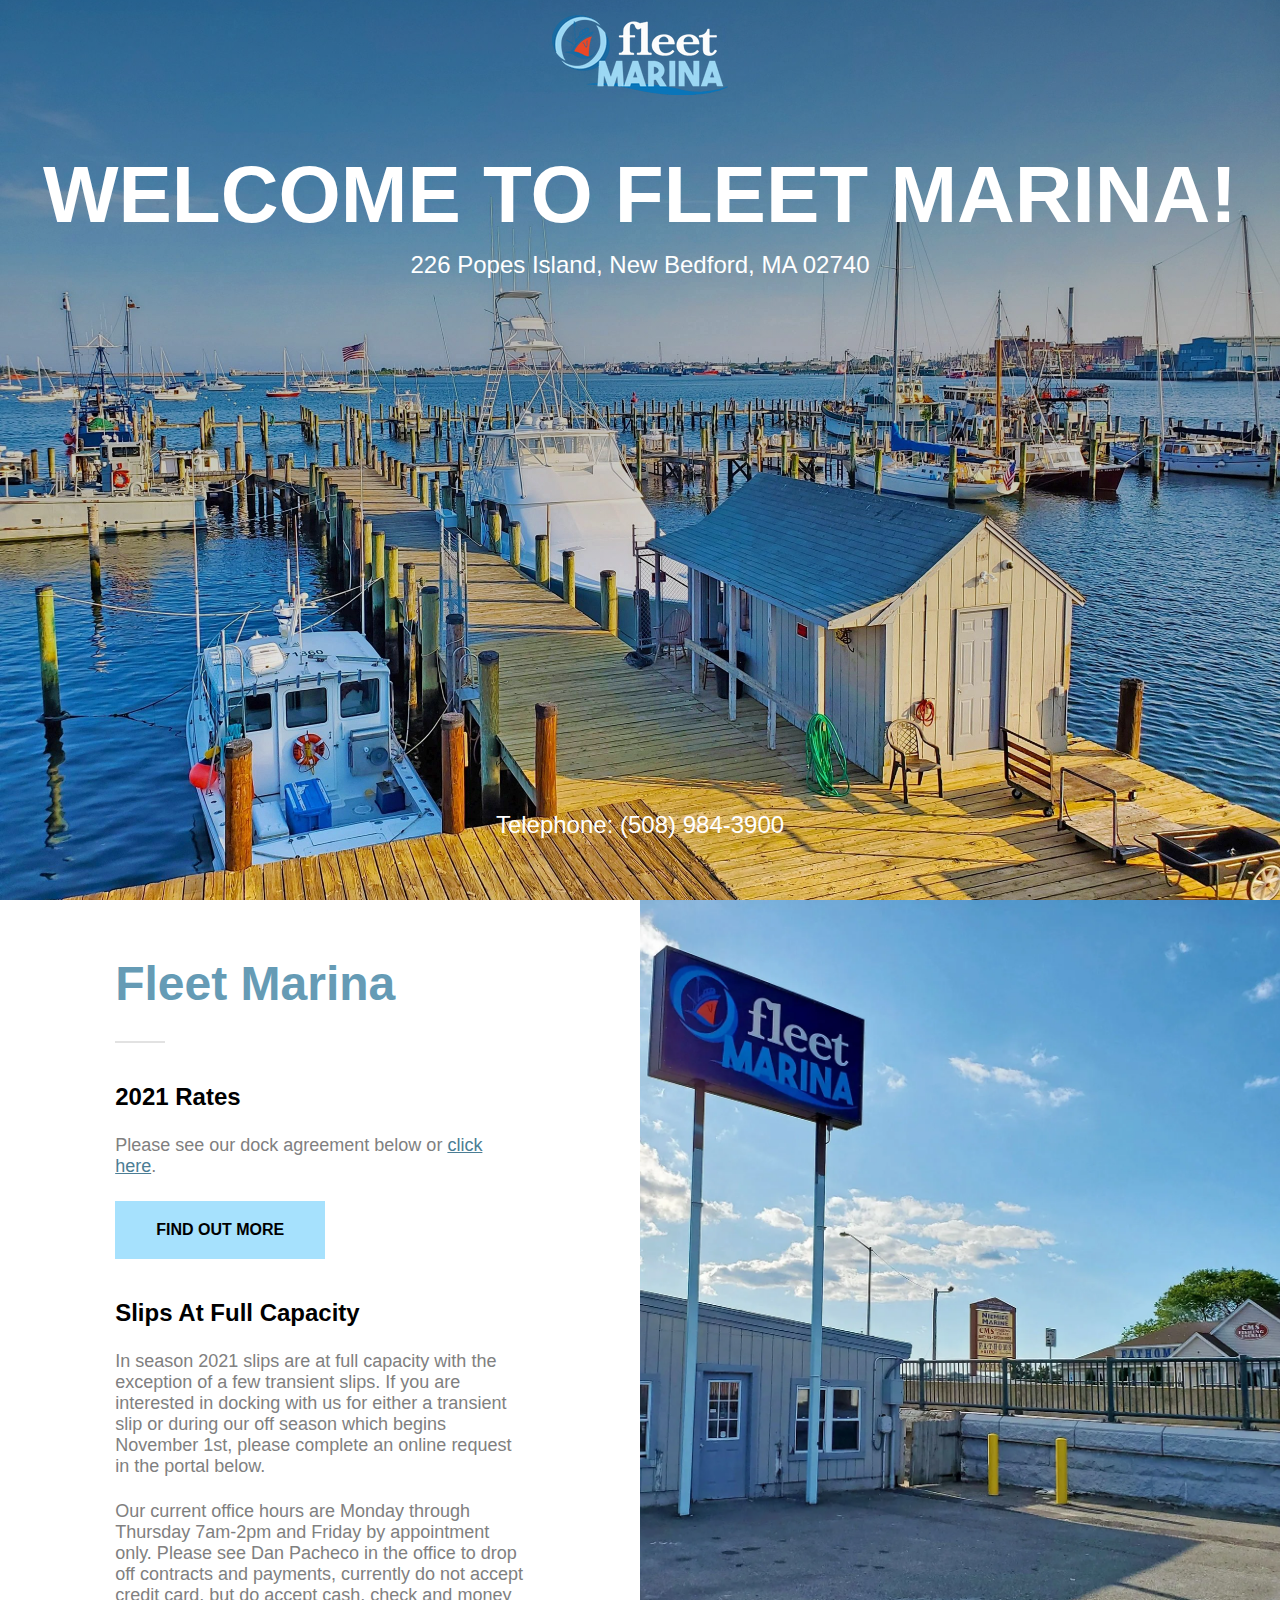
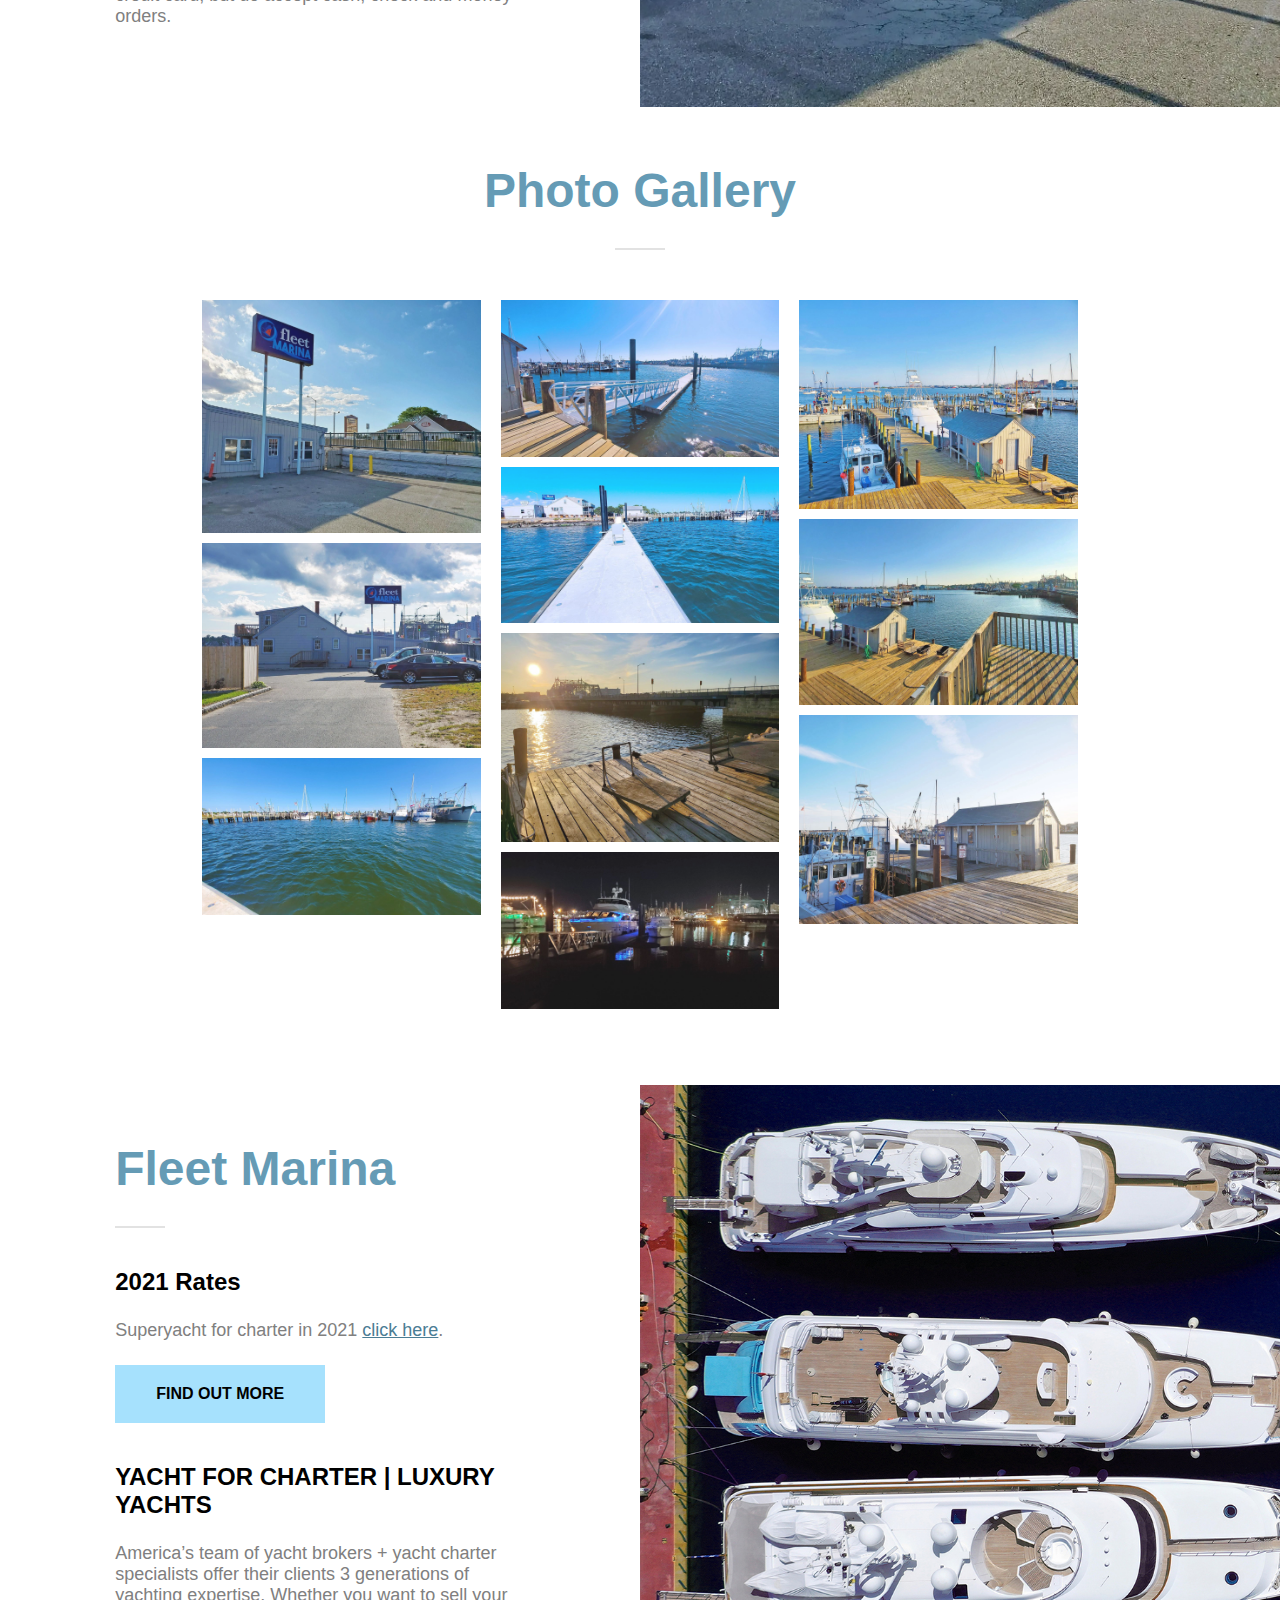
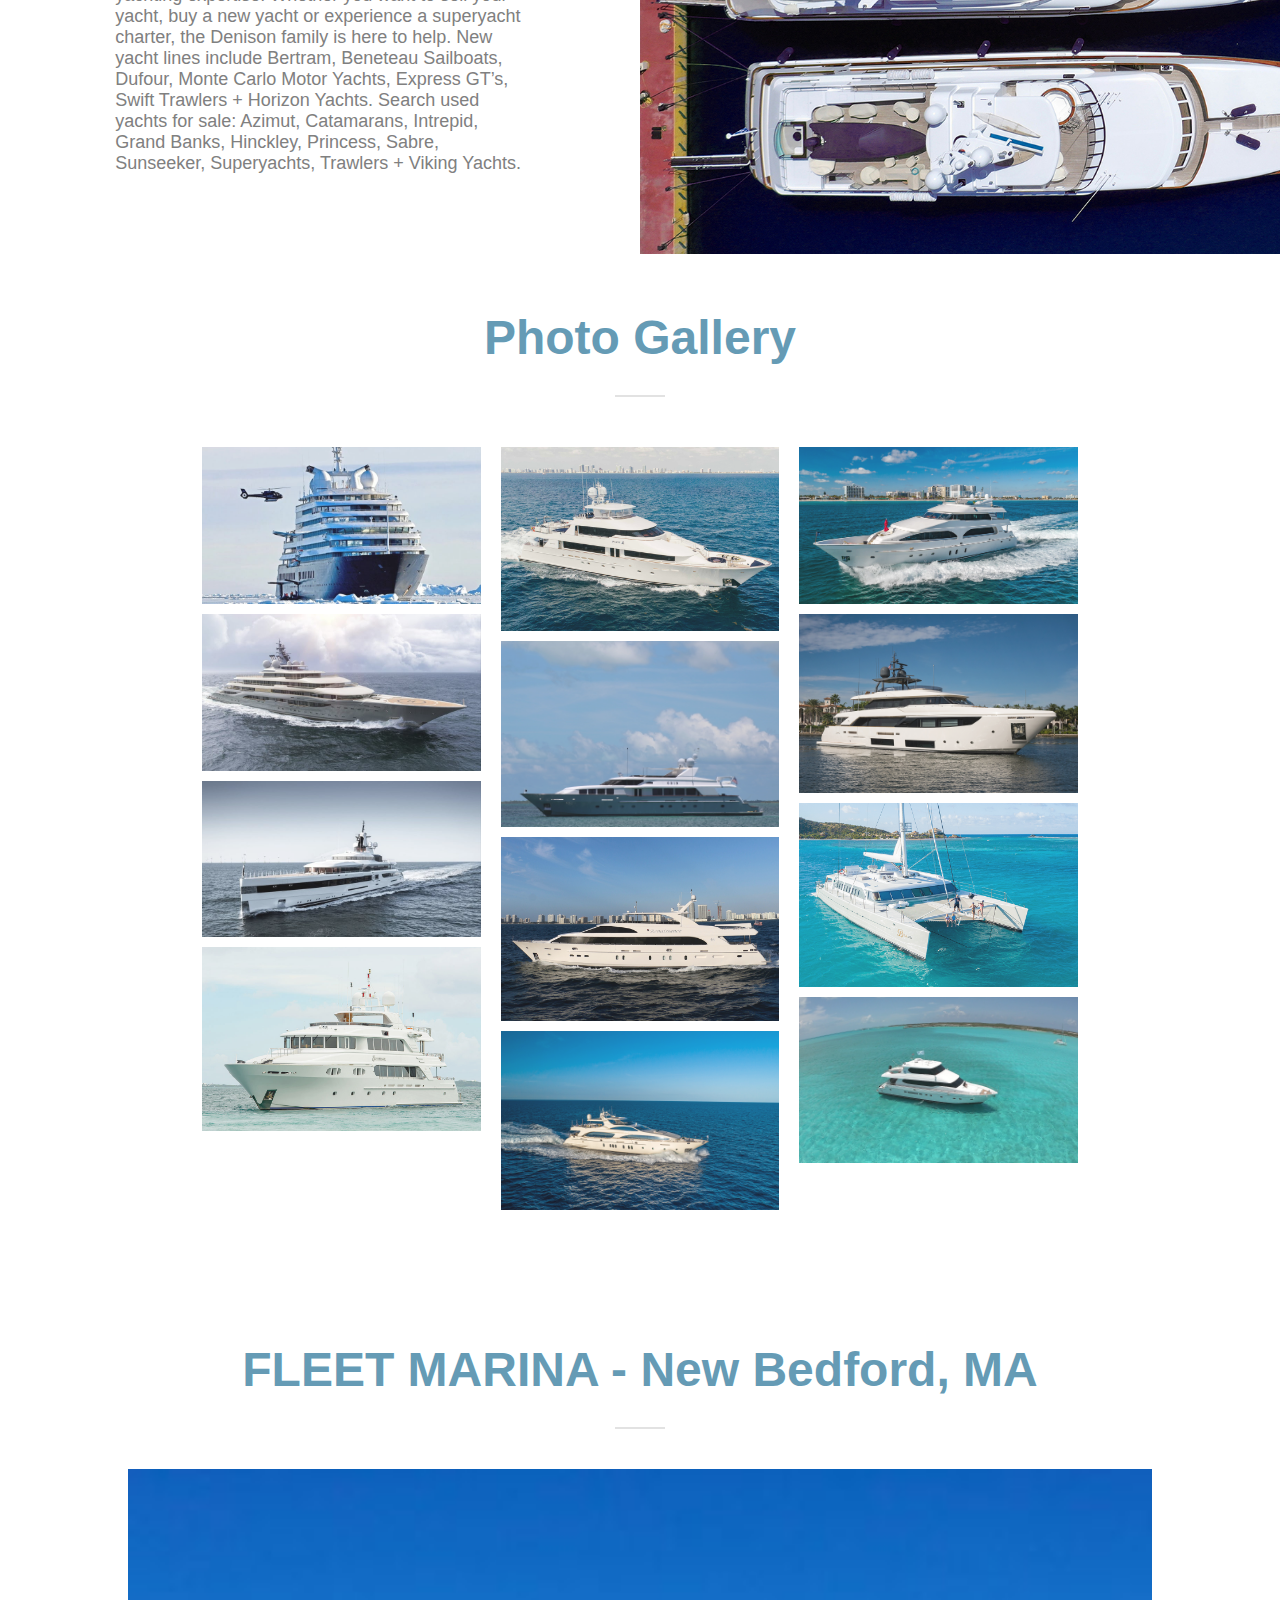
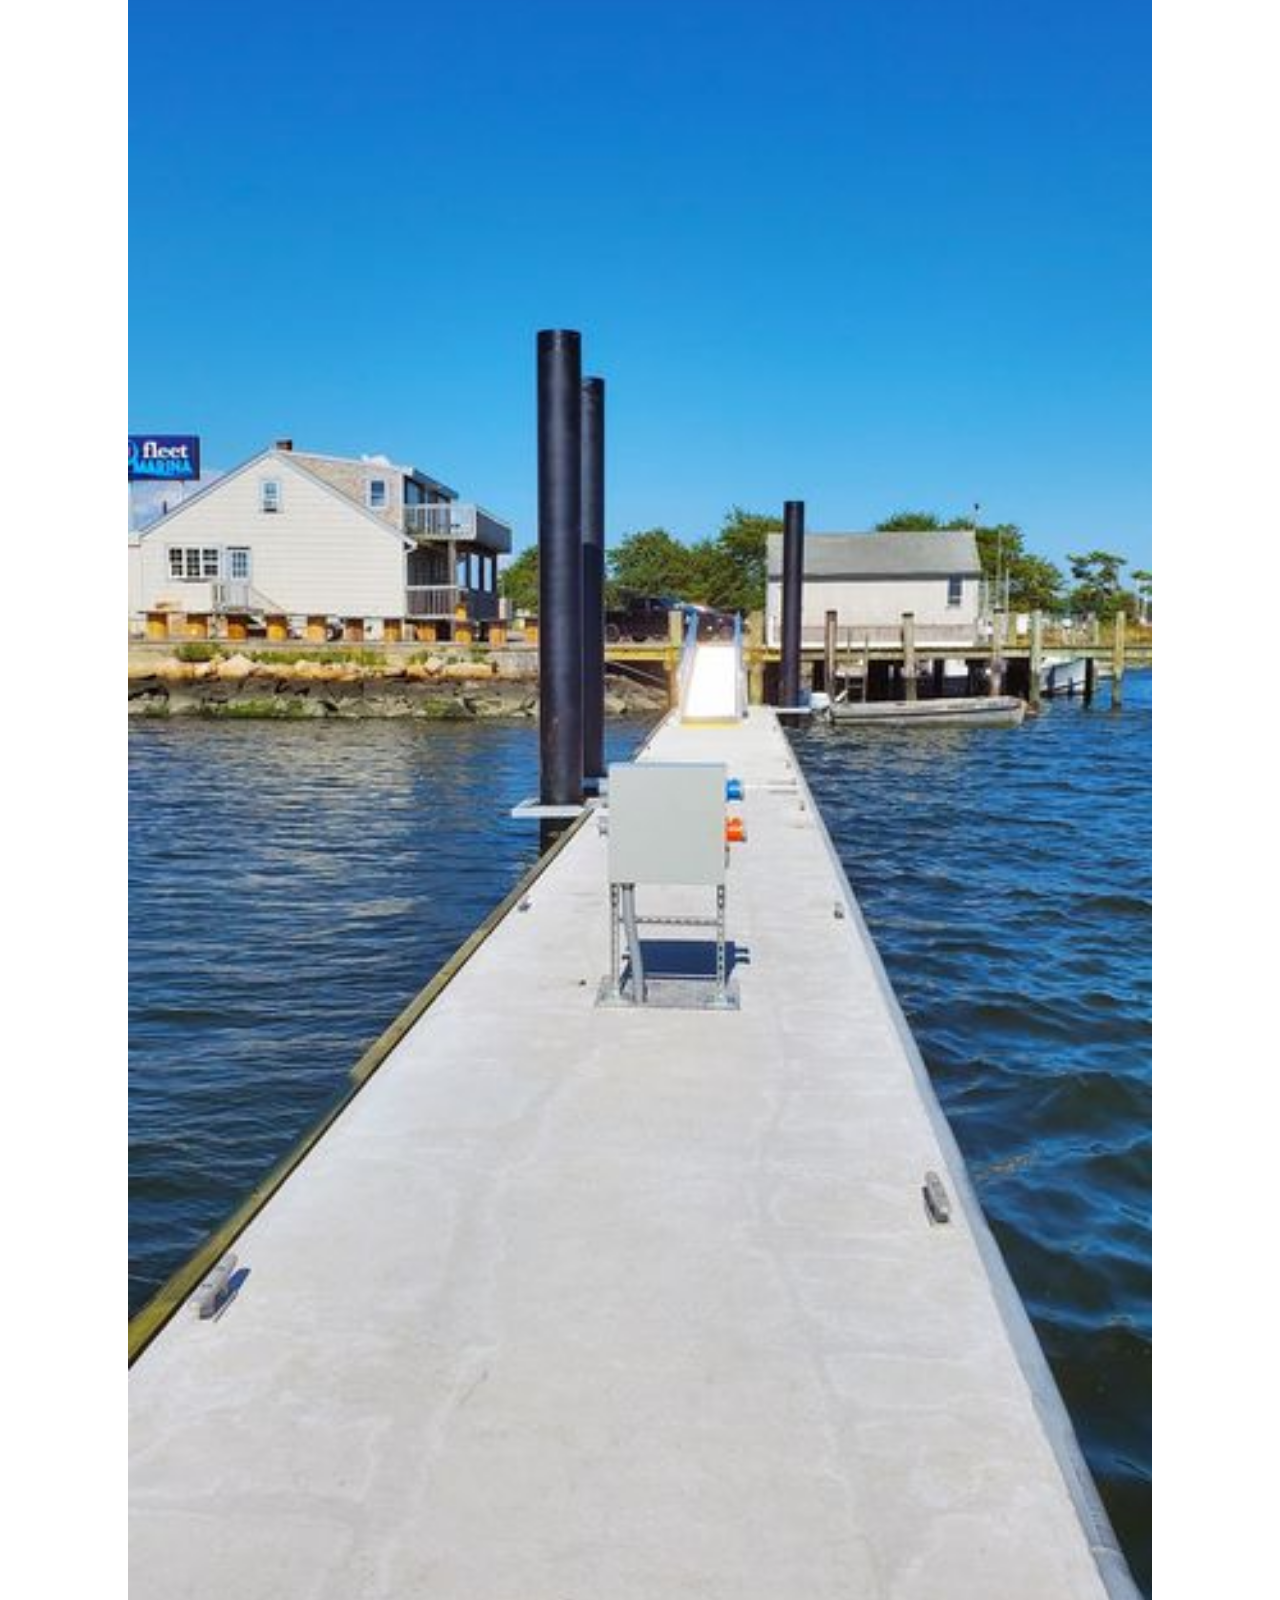
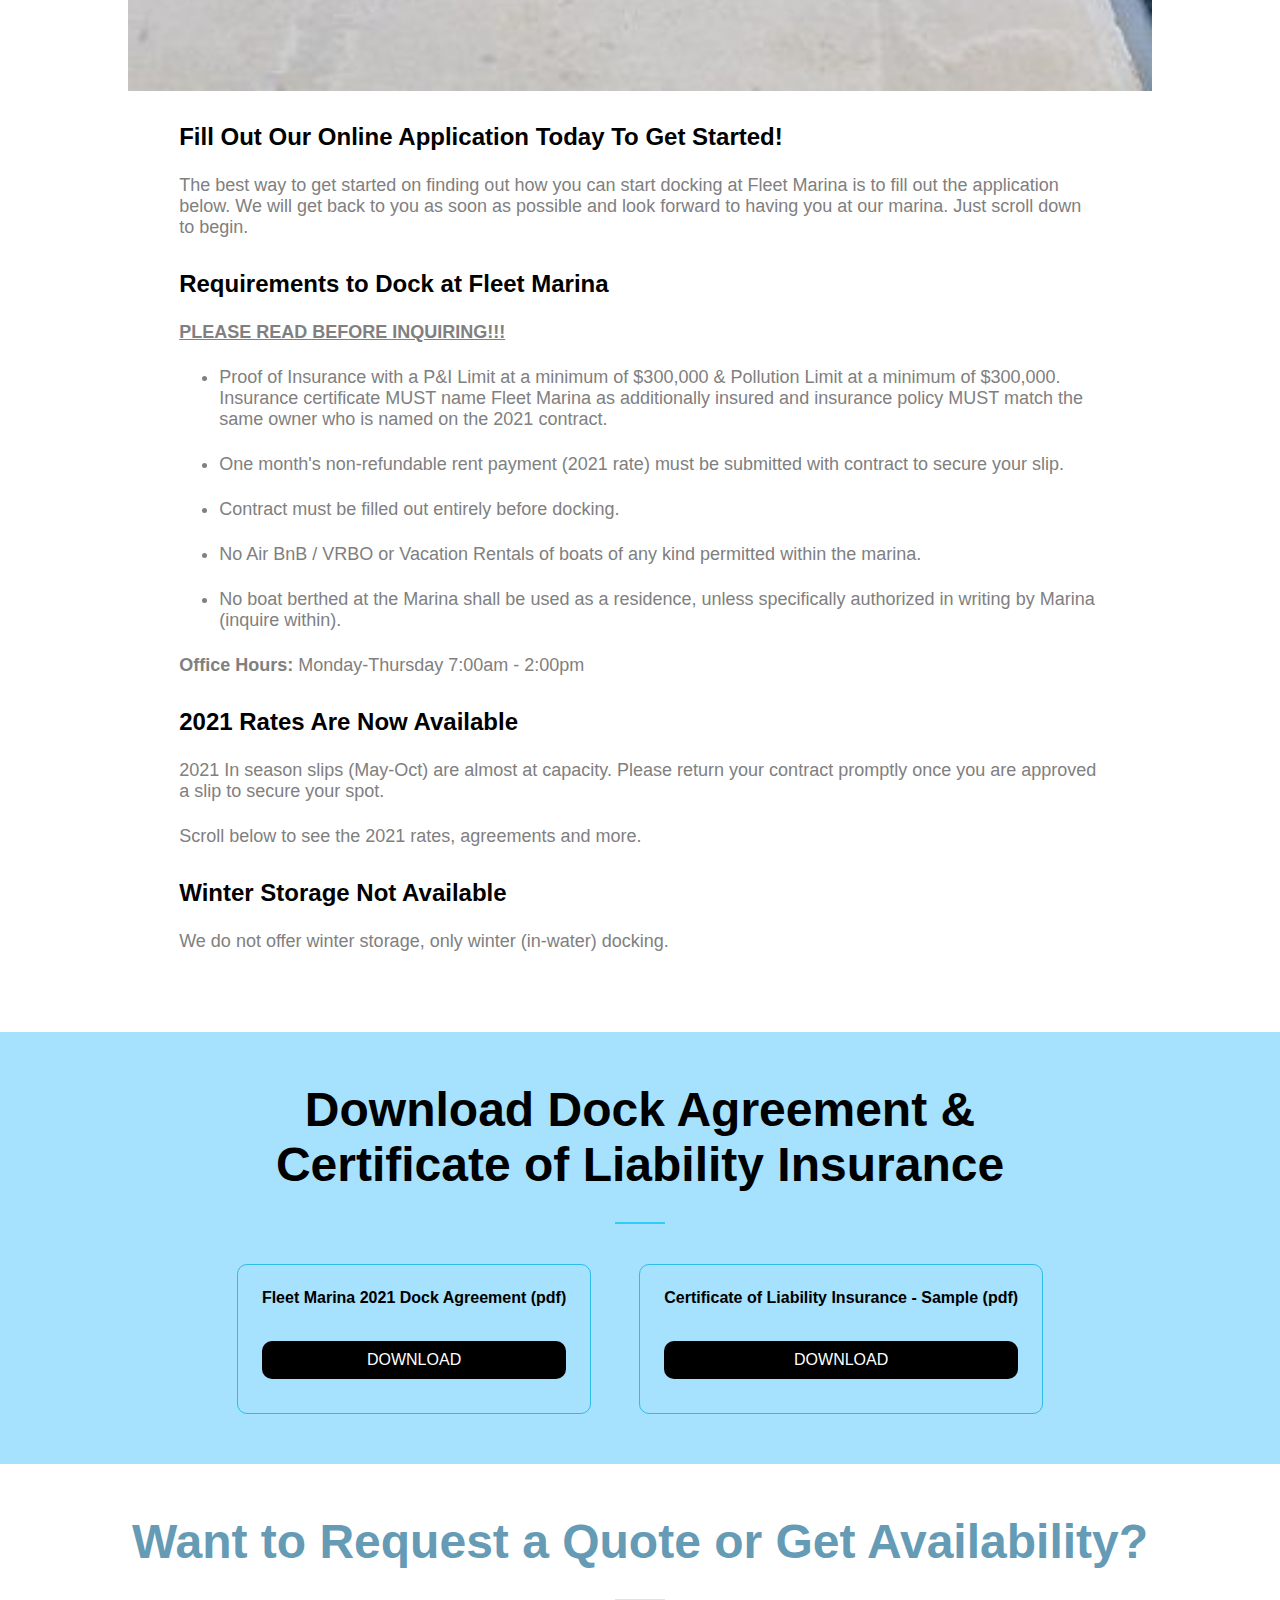
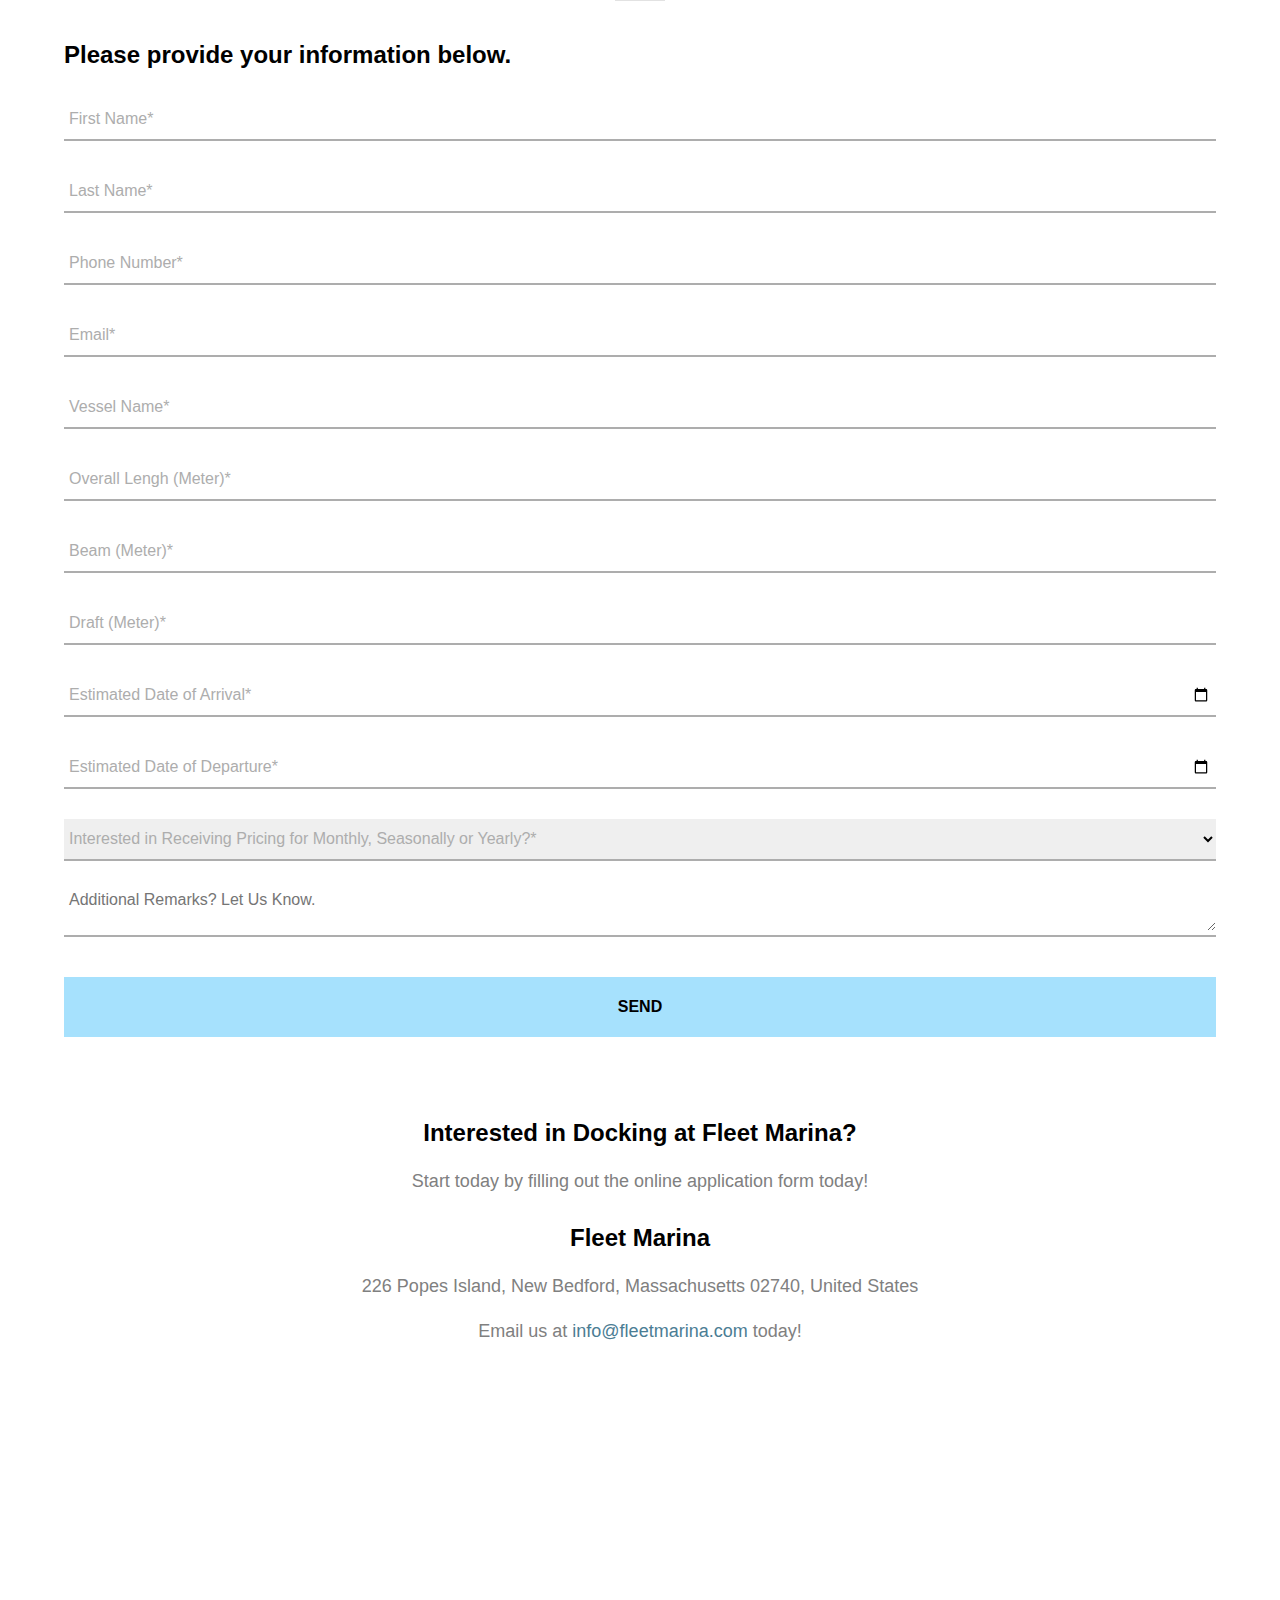
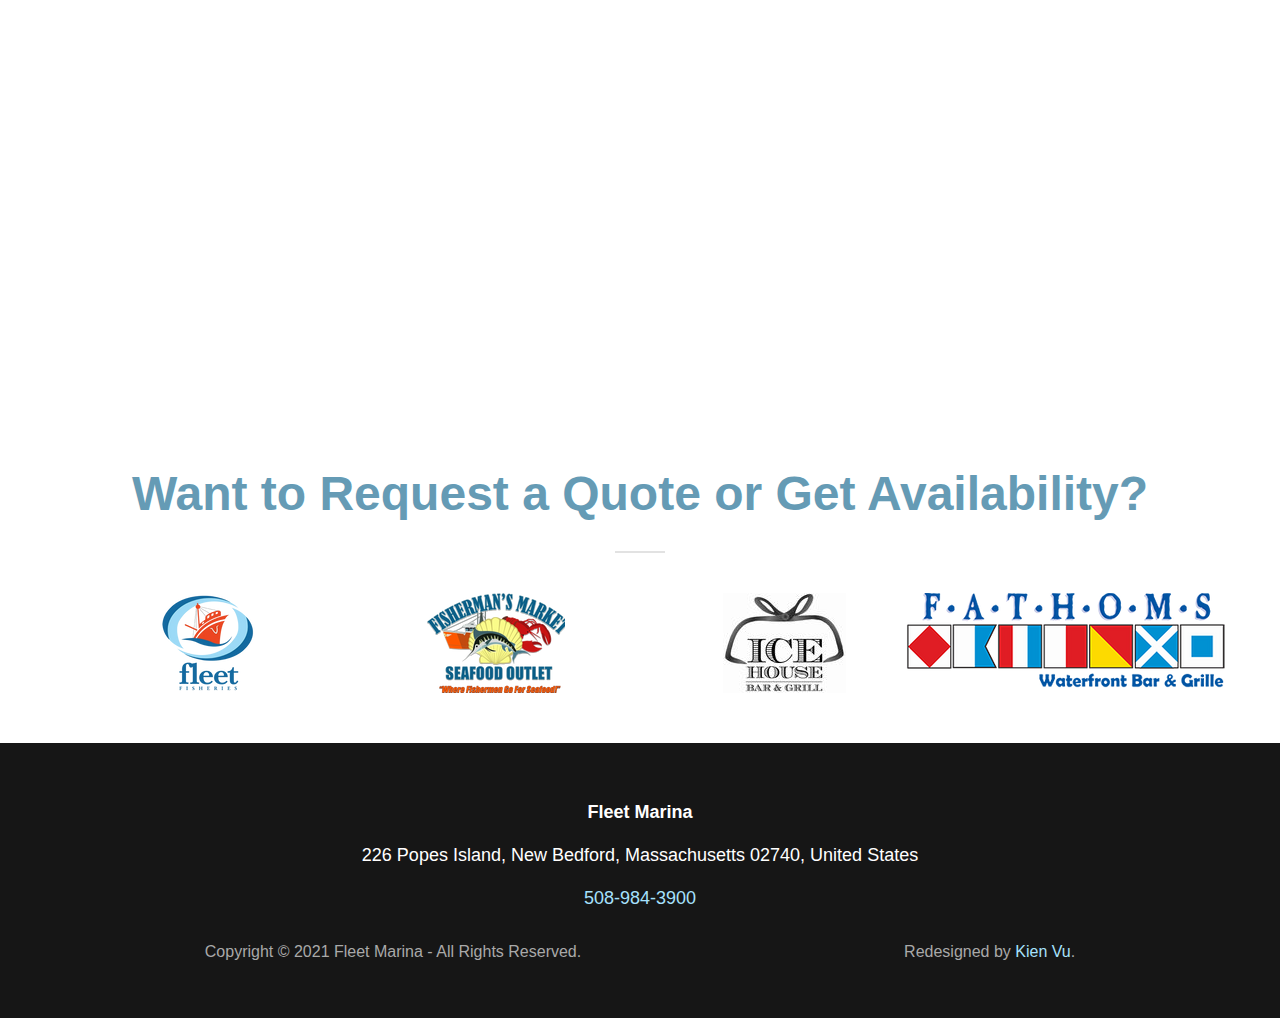
==== index.html @ 5a6f19f5 "upload demo" ====
<!DOCTYPE html>
<html lang="en">
<head>
	<title>Commercial & Personal Boat Marina - Fleet Marina</title>
	<meta charset="utf-8">
	<link rel="canonical" href="https://kienvu1504.github.io/Demo/Fleet-Marina/">

	<!-- Meta Data -->
	<meta http-equiv="X-UA-Compatible" content="IE=edge">
	<meta name="viewport" content="width=device-width, initial-scale=1">
	<meta name="author" content="Kien Vu">
	<meta name="description" content="Home of the longest & largest floating dock in New Bedford's newly renovated marina on Popes Island. Our commercial & personal boat marina offers slips set inside a hurricane-protected harbor.">
	<meta name="format-detection" content="telephone=yes">
	<meta name="format-detection" content="address=yes">

	<!-- Open Graph Data -->
	<meta property="og:title" content="Commercial & Personal Boat Marina - Fleet Marina" />
	<meta property="og:type" content="website" />
	<meta property="og:description" content="Home of the longest & largest floating dock in New Bedford's newly renovated marina on Popes Island. Our commercial & personal boat marina offers slips set inside a hurricane-protected harbor." />
	<meta property="og:image" content="https://kienvu1504.github.io/Demo/Fleet-Marina/assets/images/logo.png" />
	<meta property="og:url" content="https://kienvu1504.github.io/Demo/Fleet-Marina" />

	<!-- Favicons -->
	<link rel="apple-touch-icon" sizes="152x152" href="assets/Favicon/apple-touch-icon.png">
	<link rel="icon" type="image/png" sizes="32x32" href="assets/Favicon/favicon-32x32.png">
	<link rel="icon" type="image/png" sizes="16x16" href="assets/Favicon/favicon-16x16.png">
	<link rel="manifest" href="assets/Favicon/site.webmanifest">
	<link rel="mask-icon" href="assets/Favicon/safari-pinned-tab.svg" color="#333333">
	<link rel="shortcut icon" href="assets/Favicon/favicon.ico">
	<meta name="msapplication-TileColor" content="#333333">
	<meta name="msapplication-TileImage" content="assets/Favicon/mstile-144x144.png">
	<meta name="msapplication-config" content="assets/Favicon/browserconfig.xml">
	<meta name="theme-color" content="#333">

	<!-- Fontawesome -->
	<link rel="stylesheet" href="https://pro.fontawesome.com/releases/v5.15.3/css/all.css">

	<!-- CSS -->
	<link rel="stylesheet" type="text/css" href="assets/styles/styles.css">
	<link rel="stylesheet" href="assets/styles/rps.css">
</head>
<body>
	<header>
		<div class="header">
			<center>
				<div class="h1">
					<a href="">
						<img src="assets/images/logo.png">
					</a>
				</div>

				<div class="h2">
					<h1>WELCOME TO FLEET MARINA!</h1>
					<p>226 Popes Island, New Bedford, MA 02740</p>
				</div>

				<div class="h3">
					<p>Telephone: 
						<a href="tel:5089843900">(508) 984-3900</a>
					</p>
				</div>
			</center>
		</div>
	</header>

	<section class="main">
		<div class="m1">
			<div class="m1-1">
				<div style="width: 100%;">
					<h2>
						<span>Fleet Marina</span>
						<hr class="m1-1-hr">
						<center class="m1-1-c1">
							<hr class="m1-1-c1-hr">
						</center>
					</h2>

					<div class="m1-1-1">
						<h4>2021 Rates</h4>
						<p>Please see our dock agreement below or 
							<a href="assets/Documents/Fleet Marina 2021 Dock Agreement.pdf" download>click here</a>.
						</p>
					</div>

					<div class="m1-1-2">
						<a href="assets/Documents/Fleet Marina 2021 Dock Agreement.pdf" download class="m1-1-a1">
							<center>
								<b>FIND OUT MORE</b>
							</center>
						</a>	
					</div>

					<div class="m1-1-1">
						<h4>Slips At Full Capacity</h4>
						<p>In season 2021 slips are at full capacity with the exception of a few transient slips. If you are interested in docking with us for either a transient slip or during our off season which begins November 1st, please complete an online request in the portal below.</p>
						<p>Our current office hours are Monday through Thursday 7am-2pm and Friday by appointment only. Please see Dan Pacheco in the office to drop off contracts and payments, currently do not accept credit card, but do accept cash, check and money orders.</p>
					</div>
				</div>
			</div>

			<div class="m1-2"></div>
		</div>

		<div class="m2" id="m2id">
			<div class="m2-1">
				<h2>
					<span>Photo Gallery</span>
					<hr>
				</h2>
			</div>

			<div class="m2-2">
				<div class="m2-2-1" id="m2-2-1id">
					<span onclick="this.parentElement.style.display='none'; document.getElementById('m2id').scrollIntoView();" class="m2-2-1-s1">&times;</span>
					<img id="m2-2-1-1id" style="width:100%">
					<div id="m2-2-1-2id"></div>
				</div>

				<!-- The 3 columns -->
				<div class="m2-2-2">
					<div class="m2-2-2-1">
						<img src="assets/images/Gallery/gallery1.png" style="width:100%" onclick="myFunction(this); document.getElementById('m2-2-1id').scrollIntoView();">
						<img src="assets/images/Gallery/gallery2.png" style="width:100%" onclick="myFunction(this); document.getElementById('m2-2-1id').scrollIntoView();">
						<img src="assets/images/Gallery/gallery3.png" style="width:100%" onclick="myFunction(this); document.getElementById('m2-2-1id').scrollIntoView();">
					</div>

					<div class="m2-2-2-1">
						<img src="assets/images/Gallery/gallery4.png" style="width:100%" onclick="myFunction(this); document.getElementById('m2-2-1id').scrollIntoView();">
						<img src="assets/images/Gallery/gallery5.png" style="width:100%" onclick="myFunction(this); document.getElementById('m2-2-1id').scrollIntoView();">
						<img src="assets/images/Gallery/gallery6.png" style="width:100%" onclick="myFunction(this); document.getElementById('m2-2-1id').scrollIntoView();">
						<img src="assets/images/Gallery/gallery7.png" style="width:100%" onclick="myFunction(this); document.getElementById('m2-2-1id').scrollIntoView();">
					</div>

					<div class="m2-2-2-1">
						<img src="assets/images/Gallery/gallery8.png" style="width:100%" onclick="myFunction(this); document.getElementById('m2-2-1id').scrollIntoView();">
						<img src="assets/images/Gallery/gallery9.png" style="width:100%" onclick="myFunction(this); document.getElementById('m2-2-1id').scrollIntoView();">
						<img src="assets/images/Gallery/gallery10.png" style="width:100%" onclick="myFunction(this); document.getElementById('m2-2-1id').scrollIntoView();">
					</div>
				</div>
			</div>
		</div>

		<div class="m1">
			<div class="m1-1">
				<div style="width: 100%;">
					<h2>
						<span>Fleet Marina</span>
						<hr class="m1-1-hr">
						<center class="m1-1-c1">
							<hr class="m1-1-c1-hr">
						</center>
					</h2>

					<div class="m1-1-1">
						<h4>2021 Rates</h4>
						<p>Superyacht for charter in 2021 
							<a href="Charter">click here</a>.
						</p>
					</div>

					<div class="m1-1-2">
						<a href="Charter">
							<center>
								<b>FIND OUT MORE</b>
							</center>
						</a>	
					</div>

					<div class="m1-1-1">
						<h4>YACHT FOR CHARTER | LUXURY YACHTS</h4>
						<p>America’s team of yacht brokers + yacht charter specialists offer their clients 3 generations of yachting expertise. Whether you want to sell your yacht, buy a new yacht or experience a superyacht charter, the Denison family is here to help. New yacht lines include Bertram, Beneteau Sailboats, Dufour, Monte Carlo Motor Yachts, Express GT’s, Swift Trawlers + Horizon Yachts. Search used yachts for sale: Azimut, Catamarans, Intrepid, Grand Banks, Hinckley, Princess, Sabre, Sunseeker, Superyachts, Trawlers + Viking Yachts.</p>
					</div>
				</div>
			</div>

			<div class="m1-2x"></div>
		</div>

		<div class="m2" id="m2idx">
			<div class="m2-1">
				<h2>
					<span>Photo Gallery</span>
					<hr>
				</h2>
			</div>

			<div class="m2-2">
				<div class="m2-2-1" id="m2-2-1idx">
					<span onclick="this.parentElement.style.display='none'; document.getElementById('m2idx').scrollIntoView();" class="m2-2-1-s1">&times;</span>
					<img id="m2-2-1-1idx" style="width:100%">
					<div id="m2-2-1-2idx"></div>
				</div>

				<!-- The 3 columns -->
				<div class="m2-2-2">
					<div class="m2-2-2-1">
						<img src="assets/images/Gallery/gallery11.png" style="width:100%" onclick="myFunctionx(this); document.getElementById('m2-2-1idx').scrollIntoView();">
						<img src="assets/images/Gallery/gallery12.png" style="width:100%" onclick="myFunctionx(this); document.getElementById('m2-2-1idx').scrollIntoView();">
						<img src="assets/images/Gallery/gallery13.png" style="width:100%" onclick="myFunctionx(this); document.getElementById('m2-2-1idx').scrollIntoView();">
						<img src="assets/images/Gallery/gallery14.png" style="width:100%" onclick="myFunctionx(this); document.getElementById('m2-2-1idx').scrollIntoView();">
					</div>

					<div class="m2-2-2-1">
						<img src="assets/images/Gallery/gallery15.png" style="width:100%" onclick="myFunctionx(this); document.getElementById('m2-2-1idx').scrollIntoView();">
						<img src="assets/images/Gallery/gallery16.png" style="width:100%" onclick="myFunctionx(this); document.getElementById('m2-2-1idx').scrollIntoView();">
						<img src="assets/images/Gallery/gallery17.png" style="width:100%" onclick="myFunctionx(this); document.getElementById('m2-2-1idx').scrollIntoView();">
						<img src="assets/images/Gallery/gallery18.png" style="width:100%" onclick="myFunctionx(this); document.getElementById('m2-2-1idx').scrollIntoView();">
					</div>

					<div class="m2-2-2-1">
						<img src="assets/images/Gallery/gallery19.png" style="width:100%" onclick="myFunctionx(this); document.getElementById('m2-2-1idx').scrollIntoView();">
						<img src="assets/images/Gallery/gallery20.png" style="width:100%" onclick="myFunctionx(this); document.getElementById('m2-2-1idx').scrollIntoView();">
						<img src="assets/images/Gallery/gallery21.png" style="width:100%" onclick="myFunctionx(this); document.getElementById('m2-2-1idx').scrollIntoView();">
						<img src="assets/images/Gallery/gallery22.png" style="width:100%" onclick="myFunctionx(this); document.getElementById('m2-2-1idx').scrollIntoView();">
					</div>
				</div>
			</div>
		</div>

		<div class="m3">
			<div class="m3-1">
				<h2>
					<span>FLEET MARINA - New Bedford, MA</span>
					<hr>
				</h2>
			</div>

			<div class="m3-2">
				<div class="m3-2-1">
					<img src="assets/images/mainpic2.png">
				</div>

				<div class="m3-2-2">
					<div class="m3-2-2-1">
						<h4>Fill Out Our Online Application Today To Get Started!</h4>
						<p>The best way to get started on finding out how you can start docking at Fleet Marina is to fill out the application below. We will get back to you as soon as possible and look forward to having you at our marina. Just scroll down to begin.</p>
					</div>

					<div class="m3-2-2-1">
						<h4>Requirements to Dock at Fleet Marina</h4>
						<p>
							<strong>PLEASE READ BEFORE INQUIRING!!!</strong>
							<ul>
								<li>Proof of Insurance with a P&I Limit at a minimum of $300,000 & Pollution Limit at a minimum of $300,000. Insurance certificate MUST name Fleet Marina as additionally insured and insurance policy MUST match the same owner who is named on the 2021 contract.</li>
								<li>One month's non-refundable rent payment (2021 rate) must be submitted with contract to secure your slip. </li>
								<li>Contract must be filled out entirely before docking.</li>
								<li>No Air BnB / VRBO or Vacation Rentals of boats of any kind permitted within the marina.</li>
								<li>No boat berthed at the Marina shall be used as a residence, unless specifically authorized in writing by Marina (inquire within).</li>
							</ul>
						</p>
						<p>
							<b>Office Hours: </b>Monday-Thursday 7:00am - 2:00pm 
						</p>
					</div>

					<div class="m3-2-2-1">
						<h4>2021 Rates Are Now Available</h4>
						<p>2021 In season slips (May-Oct) are almost at capacity. Please return your contract promptly once you are approved a slip to secure your spot.</p>
						<p>Scroll below to see the 2021 rates, agreements and more.</p>
					</div>

					<div class="m3-2-2-1">
						<h4>Winter Storage Not Available</h4>
						<p>We do not offer winter storage, only winter (in-water) docking.</p>
					</div>
				</div>
			</div>
		</div>

		<div class="m4">
			<div class="m4-1">
				<h2>
					<span>Download Dock Agreement & Certificate of Liability Insurance</span>
					<hr>
				</h2>
			</div>

			<div class="m4-2">
				<div class="m4-2-1">
					<p><b>Fleet Marina 2021 Dock Agreement (pdf)</b></p>
					<a href="assets/Documents/Fleet Marina 2021 Dock Agreement.pdf" download>
						<div class="m4-2-1-1">
							DOWNLOAD
						</div>
					</a>
				</div>

				<div class="m4-2-1">
					<p><b>Certificate of Liability Insurance - Sample (pdf)</b></p>
					<a href="assets/Documents/Certificate of Liability Insurance - Sample.pdf" download>
						<div class="m4-2-1-1">
							DOWNLOAD
						</div>
					</a>
				</div>
			</div>
		</div>

		<div class="m5">
			<div class="m5-1">
				<h2>
					<span>Want to Request a Quote or Get Availability?</span>
					<hr>
				</h2>
			</div>

			<div class="m5-2">
				<div class="m5-2-1">
					<form method="post" autocomplete="off" action="#m5-2-1-1id">
						<p>
							<strong>Please provide your information below.</strong>
						</p>
						<div class="m5-2-1-1">
							<input type="text" name="firstname" pattern="[A-Za-z]{2,10}" required autocomplete="off" title="First name must be 2-10 letters">
							<span></span>
							<label>First Name*</label>
						</div>

						<div class="m5-2-1-1">
							<input type="text" name="lastname" pattern="[A-Za-z]{2,10}" required autocomplete="off" title="Last name must be 2-10 letters">
							<span></span>
							<label>Last Name*</label>
						</div>

						<div class="m5-2-1-1">
							<input type="tel" name="phone" required pattern="[0-9]{10}" autocomplete="off" title="Phone number must be 10 numbers">
							<span></span>
							<label>Phone Number*</label>
						</div>

						<div class="m5-2-1-1">
							<input type="email" name="email" required autocomplete="off">
							<span></span>
							<label>Email*</label>
						</div>

						<div class="m5-2-1-1">
							<input type="text" name="vesselname" required minlength="2" maxlength="50" autocomplete="off" title="Vessel name must be 2-50 characters">
							<span></span>
							<label>Vessel Name*</label>
						</div>

						<div class="m5-2-1-1">
							<input type="number" name="overalllengh" required min="10" max="200" autocomplete="off" title="Overall Lengh must be from 10m to 300m">
							<span></span>
							<label>Overall Lengh (Meter)*</label>
						</div>

						<div class="m5-2-1-1" id="m5-2-1-1id">
							<input type="number" name="beam" required min="1" max="50" autocomplete="off" title="Beam must be from 1m to 50m">
							<span></span>
							<label>Beam (Meter)*</label>
						</div>

						<div class="m5-2-1-1">
							<input type="number" name="draft" required min="1" max="20" autocomplete="off" title="Draft must be from 1m to 20m">							<span></span>
							<label>Draft (Meter)*</label>
						</div>

						<div class="m5-2-1-1">
							<input type="date" name="arrival" required autocomplete="off">
							<span></span>
							<label>Estimated Date of Arrival*</label>
						</div>

						<div class="m5-2-1-1">
							<input type="date" name="departure" required autocomplete="off">
							<span></span>
							<label>Estimated Date of Departure*</label>
						</div>

						<div class="m5-2-1-1">
							<select required name="method">
								<option value="" disabled="" selected="" hidden=""></option>
								<option value="Monthly">Monthly</option>
								<option value="Seasonally">Seasonally</option>
								<option value="Yearly">Yearly</option>
							</select>
							<span></span>
							<label>Interested in Receiving Pricing for Monthly, Seasonally or Yearly?*</label>
						</div>

						<div class="m5-2-1-1">
							<textarea placeholder="Additional Remarks? Let Us Know." name="moretext"></textarea>
						</div>

						<div class="m5-2-1-3">
							<input type="submit" value="SEND">
						</div>
					</form>

					<center style="padding-top: 50px; font-weight: bold;">
						<span></span>
					</center>
				</div>

				<div class="m5-2-2">
					<div class="m3-2-2-1">
						<h4>Interested in Docking at Fleet Marina?</h4>
						<p>Start today by filling out the online application form today!</p>
					</div>

					<div class="m3-2-2-1">
						<h4>Fleet Marina</h4>
						<p>226 Popes Island, New Bedford, Massachusetts 02740, United States</p>
						<p>Email us at <a href="mailto:info@fleetmarina.com">info@fleetmarina.com</a> today!</p>
					</div>
				</div>
			</div>
		</div>

		<div class="m6">
			<iframe src="https://www.google.com/maps/embed?pb=!1m18!1m12!1m3!1d3793.1136861909745!2d-70.91632873979617!3d41.640827688298025!2m3!1f0!2f0!3f0!3m2!1i1024!2i768!4f13.1!3m3!1m2!1s0x89e4e4077ee6c871%3A0xb0cd2a7bdac769f0!2sFleet%20Marina!5e1!3m2!1svi!2s!4v1646236048983!5m2!1svi!2s" width="100%" height="600px" style="border:0;" allowfullscreen="" loading="lazy"></iframe>
		</div>

		<div class="m7">
			<div class="m7-1">
				<h2>
					<span>Want to Request a Quote or Get Availability?</span>
					<hr>
				</h2>
			</div>

			<div class="m7-2">
				<div class="m7-2-1">
					<a href="https://www.fleetfisheries.com/" target="_blank"><img src="assets/images/footerlogo1.png"></a>
				</div>

				<div class="m7-2-1">
					<a href="https://www.fishmanmkt.com/" target="_blank"><img src="assets/images/footerlogo2.png"></a>
				</div>

				<div class="m7-2-1">
					<a href="https://www.icehousebargrill.com/" target="_blank"><img src="assets/images/footerlogo3.png"></a>
				</div>

				<div class="m7-2-1">
					<a href="https://www.fathomsbarandgrille.com/" target="_blank"><img src="assets/images/footerlogo4.png"></a>
				</div>
			</div>
		</div>
	</section>

	<div class="loader-wrapper">
	    <img src="assets/images/loading.gif">
	</div>

	<footer>
		<div class="footer">
			<div style="width: 100%;">
				<div class="f1">
					<center>
						<p class="f1-p1">
							<b>Fleet Marina</b>
						</p>
						<p class="f1-p2">226 Popes Island, New Bedford, Massachusetts 02740, United States</p>
						<p class="f1-p3">
							<a href="tel:5089843900">508-984-3900</a>
						</p>
					</center>
				</div>

				<div class="f2">
					<div class="f2-1">
						<p>Copyright © 2021 Fleet Marina - All Rights Reserved.</p>
					</div>

					<div class="f2-2">
						<p>
							Redesigned by  
							<a href="https://kienvu1504.github.io/" target="_blank">Kien Vu</a>.
						</p>
					</div>
				</div>
			</div>
		</div>
	</footer>

	<!-- JS -->
	<script src="https://ajax.googleapis.com/ajax/libs/jquery/3.5.1/jquery.min.js"></script>
	<script src="assets/scripts/scripts.js"></script>
</body>
</html>
---- assets/styles/styles.css ----
html {
	scroll-behavior: smooth;
	height: 100%;
}
body{
	padding: 0px;
	margin: 0px;
	height: 100%;
}
*{
	box-sizing: border-box;
	font-family: 'League Spartan', arial, helvetica, sans-serif;
	transition: 0.2s;
}
a{
	text-decoration: none;
}
img{
	vertical-align: middle;
}
/*custom scrollbar*/
/* width */
::-webkit-scrollbar {
	width: 10px;
}
/* Track */
::-webkit-scrollbar-track {
	background: #f1f1f1; 
	box-shadow: inset 0 0 5px grey;
}
/* Handle */
::-webkit-scrollbar-thumb {
	background: rgb(101, 155, 181);
}
/* Handle on hover */
::-webkit-scrollbar-thumb:hover {
	background: #66C1D2;
}
/*Header*/
header{
	height: 100%;
}
.header{
	background-image: linear-gradient(rgba(0, 0, 0, 0.4), rgba(0, 0, 0, 0)), url("../images/headerbackground.png");
	width: 100%;
    height: 100%;
    background-position-y: center;
    background-size: cover;
    padding: 15px;
    position: relative;
}
.h2{
	color: white;
}
.h2 h1{
	font-size: 500%;
	font-weight: bold;
	margin-bottom: 10px;
}
.h2 p{
	font-size: 150%;
	margin: 0px;
}
.h3{
	position: absolute;
	bottom: 3%;
	color: white;
	margin-bottom: 20px;
	left: 50%;
	text-align: center;
	transform: translate(-50%, -50%);
	font-size: 150%;
}
.h3 a{
	color: white;
}
.h3 p{
	margin: 0px;
}
/*main*/
.main{
	width: 100%;
}
.m1{
	width: 100%;
	display: flex;
}
.m1-1{
	width: 50%;
	padding: 56px 9%;
}
.m1-1 h2{
	margin-bottom: 40px;
	margin-top: 0;
	color: rgb(101, 155, 181);
	font-weight: 800;
}
.m1-1-c1{
	display: none;
}
.m1-1-hr, .m1-1-c1-hr{
	width: 50px;
	margin: 0px;
	background-color: rgb(226, 226, 226);
	border: none;
	height: 2px;
	margin-top: 30px;
}
.m1-1 span{
	font-size: 48px;
}
.m1-1-1 h4{
	margin-bottom: 24px;
	font-size: 24px;
}
.m1-1-1 p{
	color: grey;
	margin-bottom: 24px;
	font-size: 18px;
}
.m1-1-1 a{
	color: rgb(75, 125, 148);
	text-decoration: underline;
}
.m1-1-1 a:hover{
	color: rgb(101, 155, 181);
}
.m1-1-a1{
	color: black;
	width: 210px;
}
.m1-1-2{
	margin-bottom: 40px;
	width: 210px;
	background-color: #a6e1fd;
}
.m1-1-2 a{
	color: black;
}
.m1-1-2:hover{
	box-shadow: 0 4px 8px 0 rgba(0, 0, 0, 0.2), 0 6px 20px 0 rgba(0, 0, 0, 0.19);
	background-color: #a2ddf8;
}
.m1-1-2 center{
	padding: 20px 10px;
}
.m1-2{
	width: 50%;
	height: auto;
	background-image: url("../images/mainpic1.png");
	background-position: top;
	background-size: cover;
}
.m1-2x{
	width: 50%;
	height: auto;
	background-image: url("../images/charterbackground.png");
	background-position: left;
	background-size: cover;
}
.m2{
	width: 100%;
	padding: 56px 15%;
}
.m2-1{
	text-align: center;
}
.m2-1 h2{
	margin-bottom: 40px;
	margin-top: 0;
	color: rgb(101, 155, 181);
	font-weight: 800;
}
.m2-1 hr{
	width: 50px;
	/*margin: 0px;*/
	background-color: rgb(226, 226, 226);
	border: none;
	height: 2px;
	margin-top: 30px;
}
.m2-1 span{
	font-size: 48px;
}
/*gallery*/
/* The grid: 3 equal columns that floats next to each other */
.m2-2-2-1 {
	float: left;
	width: 33.33%;
	padding: 10px;
}
/* Style the images inside the grid */
.m2-2-2-1 img {
	opacity: 0.9; 
	cursor: pointer; 
	padding-bottom: 10px;
}
.m2-2-2-1 img:hover {
	opacity: 1;
}
/* Clear floats after the columns */
.m2-2-2:after {
  content: "";
  display: table;
  clear: both;
}
/* The expanding image container */
.m2-2-1 {
	position: relative;
	display: none;
}
/* Expanding image text */
.m2-2-1-2id {
	position: absolute;
	bottom: 15px;
	left: 15px;
	color: white;
	font-size: 20px;
}
/* Closable button inside the expanded image */
.m2-2-1-s1 {
	position: absolute;
	top: 10px;
	right: 15px;
	color: white;
	font-size: 35px;
	cursor: pointer;
}
.m3{
	width: 100%;
	padding: 56px 15%;
}
.m3-1{
	width: 100%;
}
.m3-2{
	width: 100%;
	display: flex;
}
.m3-2-1{
	width: 30%;
}
.m3-2-1 img{
	width: 100%;
	height: auto;
}
.m3-2-2{
	width: 70%;
	padding: 0 5%;
}
.m3-1{
	text-align: center;
}
.m3-1 h2{
	margin-bottom: 40px;
	margin-top: 0;
	color: rgb(101, 155, 181);
	font-weight: 800;
}
.m3-1 hr{
	width: 50px;
	background-color: rgb(226, 226, 226);
	border: none;
	height: 2px;
	margin-top: 30px;
}
.m3-1 span{
	font-size: 48px;
}
.m3-2-2-1 a{
	color: rgb(75, 125, 148);
}
.m3-2-2-1 a:hover{
	color: black;
}
.m3-2-2-1 strong{
	padding-bottom: 24px;
	text-decoration: underline;
}
.m3-2-2-1 h4{
	margin-bottom: 24px;
	font-size: 24px;
}
.m3-2-2-1 p,li{
	color: grey;
	margin-bottom: 24px;
	font-size: 18px;
}
.m4{
	background-color: rgb(166, 225, 253);
	padding: 50px 15%;
}
.m4-1{
	text-align: center;
}
.m4-1 h2{
	margin-bottom: 40px;
	margin-top: 0;
	color: black;
	font-weight: 800;
}
.m4-1 hr{
	width: 50px;
	background-color: rgb(49, 204, 250);
	border: none;
	height: 2px;
	margin-top: 30px;
}
.m4-1 span{
	font-size: 48px;
}
.m4-2{
	width: 100%;
	display: flex;
	justify-content: center;
	align-items: center;
	text-align: center;
}
.m4-2-1{
	margin: 0 24px;
	border: rgb(45, 189, 232) 1px solid;
	border-radius: 10px;
	padding: 24px;
}
.m4-2-1 p{
	margin: 0;
	padding-bottom: 24px;
}
.m4-2-1-1{
	background-color: black;
	border-radius: 10px;
	padding: 10px 0;
}
.m4-2-1-1:hover{
	box-shadow: 0 4px 8px 0 rgba(0, 0, 0, 0.2), 0 6px 20px 0 rgba(0, 0, 0, 0.19);
}
.m4-2-1 a{
	color: white;
	display: block;
	padding: 10px 0;
}
.m5{
	padding: 50px 15%;
}
.m5-1{
	text-align: center;
}
.m5-1 h2{
	margin-bottom: 40px;
	margin-top: 0;
	color: rgb(101, 155, 181);
	font-weight: 800;
}
.m5-1 hr{
	width: 50px;
	background-color: rgb(226, 226, 226);
	border: none;
	height: 2px;
	margin-top: 30px;
}
.m5-1 span{
	font-size: 48px;
}
.m5-2{
	display: flex;
}
.m5-2-1{
	width: 50%;
}
.m5-2-1 p{
	font-size: 24px;
}
.m5-2-2{
	width: 50%;
	padding: 0 5%;
}
.m5-2-2-1 h4{
	margin-bottom: 24px;
	font-size: 24px;
}
.m5-2-2-1 p{
	color: grey;
	margin-bottom: 24px;
	font-size: 18px;
}
/*inputform*/
.m5-2-1-1{
	position: relative;
	border-bottom: 2px solid #adadad;
	margin: 30px 0;
}
.m5-2-1-1 input, select, textarea{
	width: 100%;
	padding: 0 5px;
	height: 40px;
	font-size: 16px;
	border: none;
	outline: none;
}
.m5-2-1-1 textarea{
	min-height: 40px;
	min-width: 100%;
	max-width: 100%;
}
.m5-2-1-1 label{
	position: absolute;
	top: 50%;
	left: 5px;
	color: #adadad;
	transform: translateY(-50%);
	font-size: 16px;
	pointer-events: none;
	transition: 0.5s;
}
.m5-2-1-1 span::before{
	content: '';
	position: absolute;
	top: 40px;
	left: 0;
	width: 0%;
	height: 2px;
	background: #2691d9;
	transition: 0.5s;
}
input[type=date]{
}
input[type=date]:required:invalid::-webkit-datetime-edit {
	transition: 0.5px;
    color: transparent;
}
input[type=date]:focus::-webkit-datetime-edit {
    color: black !important;
}
.m5-2-1-1 input:focus ~ label,
.m5-2-1-1 input:valid ~ label{
	top: -5px;
	color: #2691d9;
}
.m5-2-1-1 input:focus ~ span::before,
.m5-2-1-1 input:valid ~ span::before{
	width: 100%;
}
.m5-2-1-1 select:focus ~ label,
.m5-2-1-1 select:valid ~ label{
	top: -5px;
	color: #2691d9;
}
.m5-2-1-1 select:focus ~ span::before,
.m5-2-1-1 select:valid ~ span::before{
	width: 100%;
}
/*checkbox*/
/* The container */
.m5-2-1-2 {
  display: block;
  position: relative;
  padding-left: 35px;
  margin-bottom: 12px;
  cursor: pointer;
  font-size: 22px;
  -webkit-user-select: none;
  -moz-user-select: none;
  -ms-user-select: none;
  user-select: none;
}
/* Hide the browser's default checkbox */
.m5-2-1-2 input {
  position: absolute;
  opacity: 0;
  cursor: pointer;
  height: 0;
  width: 0;
}
/* Create a custom checkbox */
.m5-2-1-2-s1 {
  position: absolute;
  top: 0;
  left: 0;
  height: 25px;
  width: 25px;
  background-color: #eee;
}
/* On mouse-over, add a grey background color */
.m5-2-1-2:hover input ~ .m5-2-1-2-s1 {
  background-color: #ccc;
}
/* When the checkbox is checked, add a blue background */
.m5-2-1-2 input:checked ~ .m5-2-1-2-s1 {
  background-color: #2196F3;
}
/* Create the m5-2-1-2-s1/indicator (hidden when not checked) */
.m5-2-1-2-s1:after {
  content: "";
  position: absolute;
  display: none;
}
/* Show the m5-2-1-2-s1 when checked */
.m5-2-1-2 input:checked ~ .m5-2-1-2-s1:after {
  display: block;
}
/* Style the m5-2-1-2-s1/indicator */
.m5-2-1-2 .m5-2-1-2-s1:after {
  left: 9px;
  top: 5px;
  width: 5px;
  height: 10px;
  border: solid white;
  border-width: 0 3px 3px 0;
  -webkit-transform: rotate(45deg);
  -ms-transform: rotate(45deg);
  transform: rotate(45deg);
}
.m5-2-1-3{
	background-color: rgb(166, 225, 253);
	margin-top: 40px;
}
.m5-2-1-3 input{
	background-color: rgb(166, 225, 253);
	border: none;
	padding: 10px 0;
	width: 100%;
	height: 60px;
	font-weight: bold;
	font-size: 16px;
}
.m5-2-1-3 input:hover{
	cursor: pointer;
	background-color: #a2ddf8;
	box-shadow: 0 4px 8px 0 rgba(0, 0, 0, 0.2), 0 6px 20px 0 rgba(0, 0, 0, 0.19);
}
.m6{
	width: 100%;
	height: 500px;
	height: 600px;
}
.m7{
	padding: 0 15%;
	width: 100%;
	margin: 50px 0;
}
.m7-1{
	text-align: center;
}
.m7-1 h2{
	margin-bottom: 40px;
	margin-top: 0;
	color: rgb(101, 155, 181);
	font-weight: 800;
}
.m7-1 hr{
	width: 50px;
	background-color: rgb(226, 226, 226);
	border: none;
	height: 2px;
	margin-top: 30px;
}
.m7-1 span{
	font-size: 48px;
}
.m7-2{
	width: 100%;
	display: flex;
}
.m7-2-1{
	width: 25%;
	display: flex;
	justify-content: center;
	align-items: center;
}
/*footer*/
.footer{
	width: 100%;
	background-color: #161616;
	height: 275px;
	display: flex;
	justify-content: center;
	align-items: center;
	padding: 0 16%;
}
.f1{
	width: 100%;
	font-size: 18px;
}
.f1-p1{
	color: white;
}
.f1-p2{
	color: white;
	margin: 22px 0;
}
.f1-p3 a{
	color: #a6e1fd;
}
.f2{
	width: 100%;
	display: flex;
}
.f2 p{
	color: #a9a9a9;
}
.f2-1{
	width: 50%;
}
.f2-2{
	width: 50%;
}
.f2-2 p{
	float: right;
}
.f2-2 a{
	color: #a6e1fd;
}
/*uptotop button*/
.scrollToTopBtn {
	background-color: rgb(101, 155, 181);
	border: none;
	border-radius: 50%;
	color: white;
	cursor: pointer;
	font-size: 16px;
	line-height: 48px;
	width: 48px;
	/* place it at the bottom right corner */
	position: fixed;
	bottom: 60px;
	right: 30px;
	/* keep it at the top of everything else */
	z-index: 100;
	/* hide with opacity */
	opacity: 0;
	/* also add a translate effect */
	transform: translateY(100px);
	/* and a transition */
	transition: all .5s ease;
}
.showBtn {
	opacity: 1;
	transform: translateY(0)
}
/*loading*/
.loader-wrapper {
  position: fixed;
  width: 100%;
  height: 100%;
  top: 0;
  left: 0;
  display:flex;
  justify-content: center;
  align-items: center;
  z-index: 1000;
  backdrop-filter: blur(6px);
}
.loader-wrapper img{
	width: 100px;
	height: auto;
}
---- assets/styles/rps.css ----
@media only screen and (max-width: 1683px){
	.m5{
		padding: 50px 10%;
	}
	.m7{
		padding: 0 5%;
	}
}
@media only screen and (max-width: 1474px){
	.m5{
		padding: 50px 5%;
	}
}
@media only screen and (max-width: 1311px){
	.m5-2{
		display: block;
	}
	.m5-2-1{
		width: 100%;
	}
	.m5-2-2{
		width: 100%;
		text-align: center;
	}
}
@media only screen and (max-width: 1300px){
	.m3{
		padding: 56px 10%;
	}
	.m3-2{
		display: block;
	}
	.m3-2-1{
		width: 100%;
	}
	.m3-2-2{
		width: 100%;
	}
}
@media only screen and (max-width: 1234px){
	.m4{
		padding: 50px 5%;
	}
}
@media only screen and (max-width: 1174px){
	.header{
		background-position: inherit;
	}
	.m1{
		display: block;
	}
	.m1-1{
		width: 100%;
		text-align: center;
	}
	.m1-1-hr{
		display: none;
	}
	.m1-1-c1{
		display: block;
	}
	.m1-1-2{
		width: 100%;
	}
	.m1-2{
		width: 100%;
		height: 840px;
		background-position: center;
	}
	.m1-2x{
		width: 100%;
		height: 840px;
		background-position: left;
	}
	.m2{
		padding: 56px 5%;
	}
}
@media only screen and (max-width: 1137px){
	.m3{
		padding: 56px 5%;
	}
}
@media only screen and (max-width: 1118px){
	.footer{
		padding: 0 5%;
	}	
}
@media only screen and (max-width: 1033px){
	.m7-2{
		display: block;
	}
	.m7-2-1{
		width: 100%;
		margin: 30px 0;
	}
}
@media only screen and (max-width: 962px){
	.m4-2{
		display: block;
	}	
	.m4-2-1{
		margin: 15px 24px;
	}
}
@media only screen and (max-width: 890px){
	.m1-2x{
		background-position: 30% center;
	}
}
@media only screen and (max-width: 847px){
	.f2{
		display: block;
		text-align: center;
	}
	.f2-1, .f2-2{
		width: 100%;
	}
	.f2-2 p{
		float: none;
	}
}
@media only screen and (max-width: 700px){
	.m1-2{
		background-position: left;
	}
}
@media only screen and (max-width: 590px){
	.h3{
		font-size: 120%;
	}
}
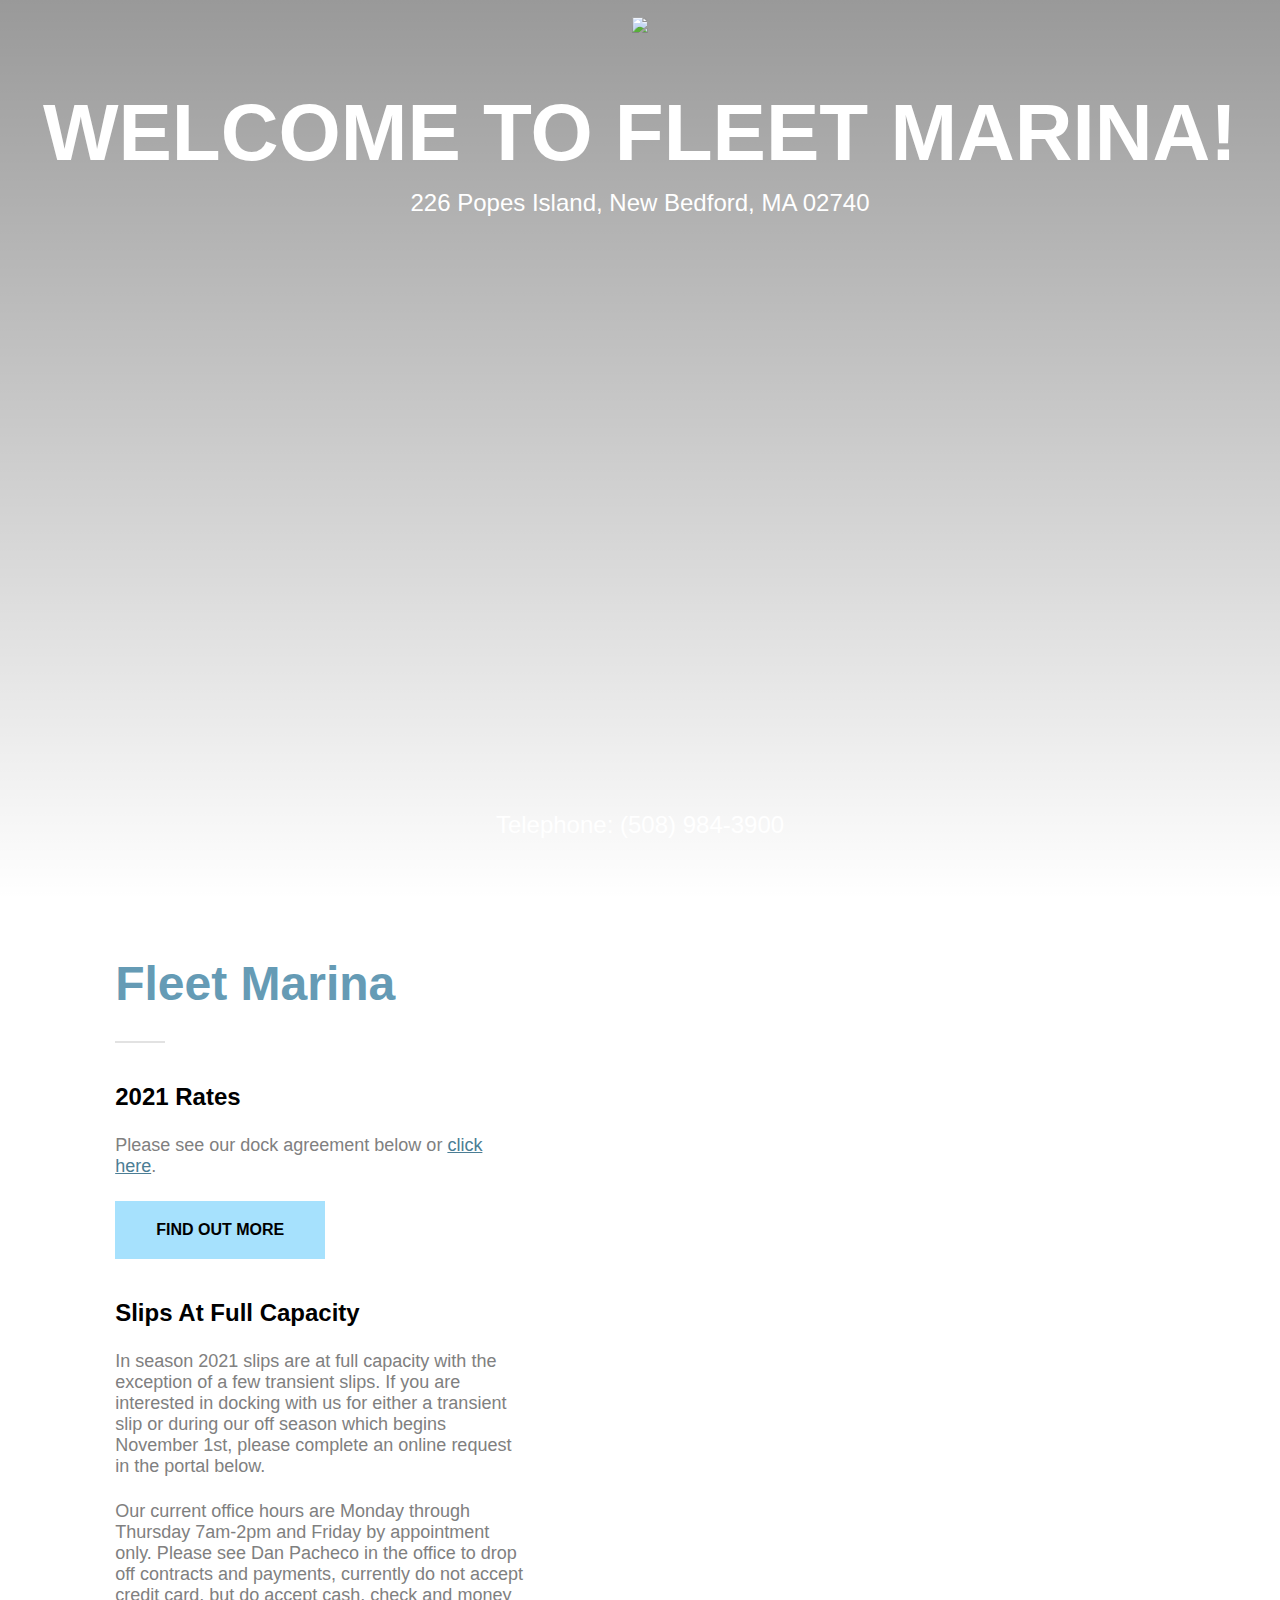
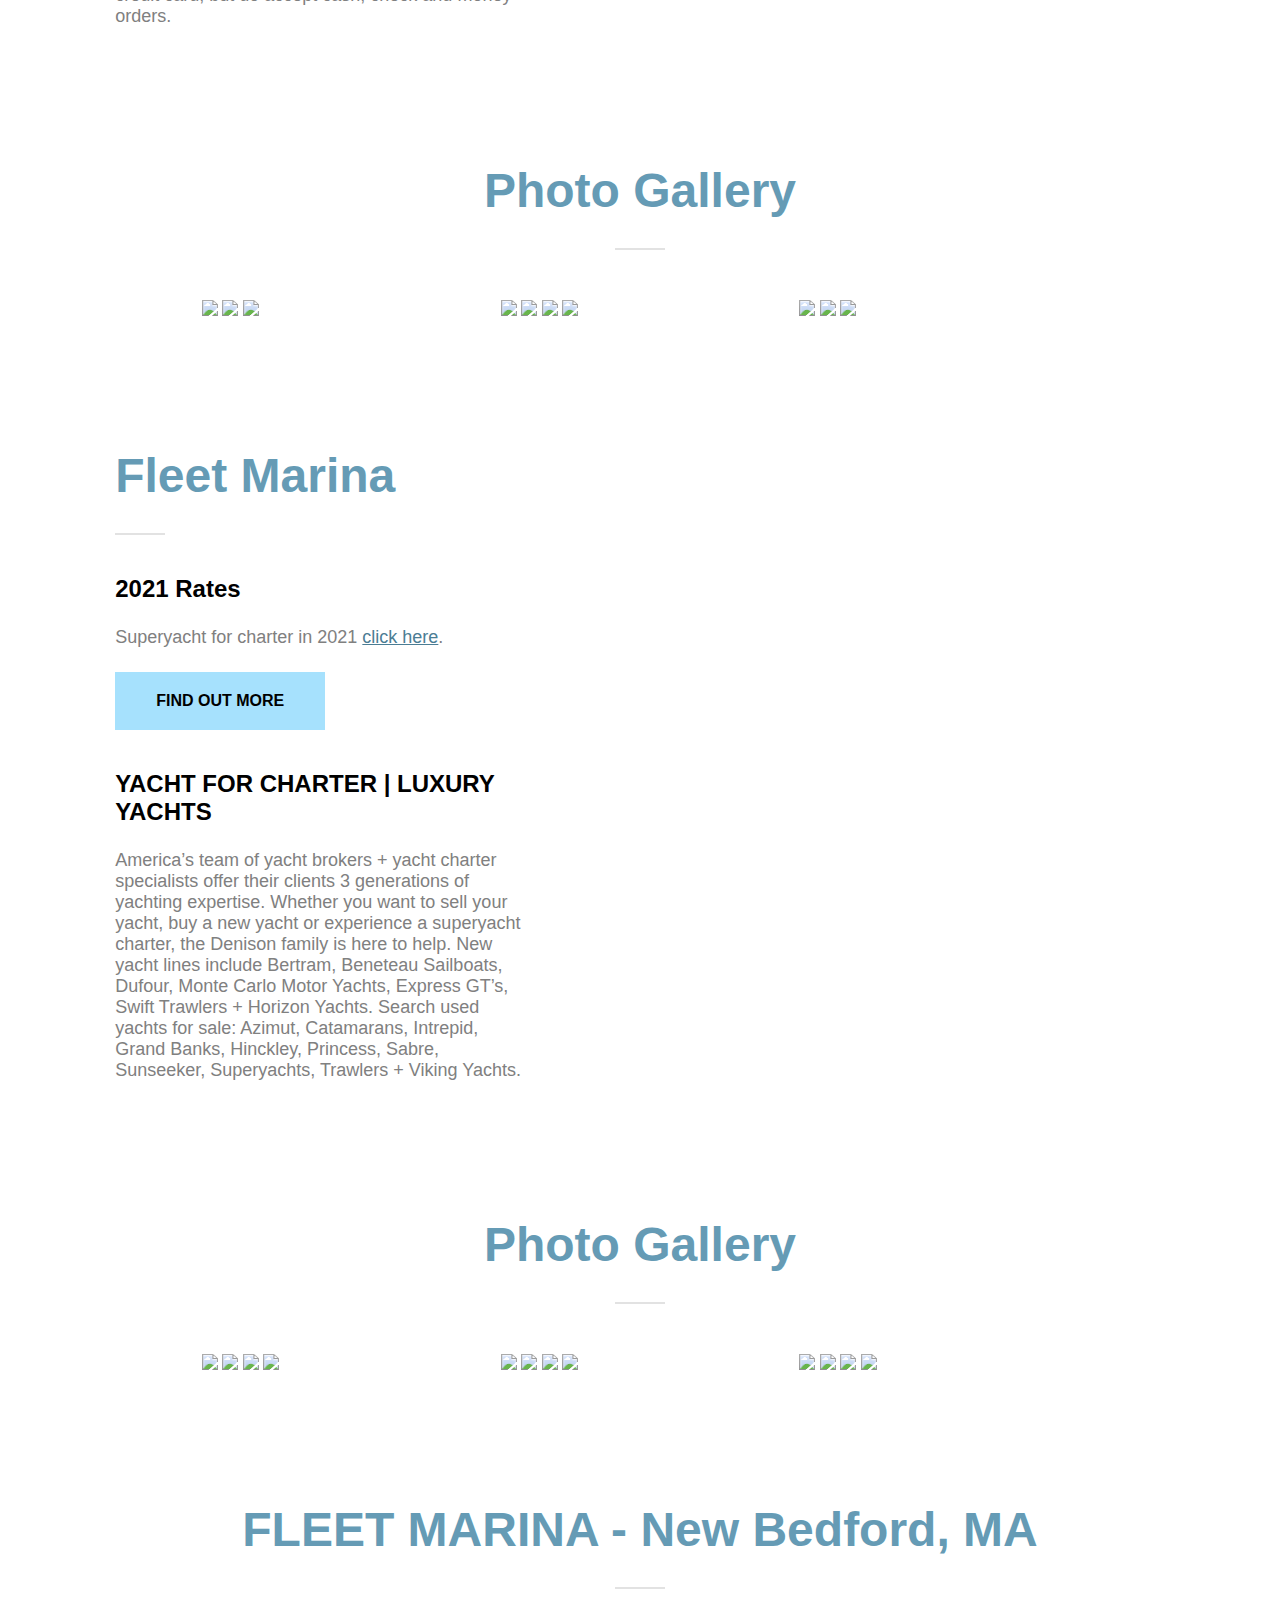
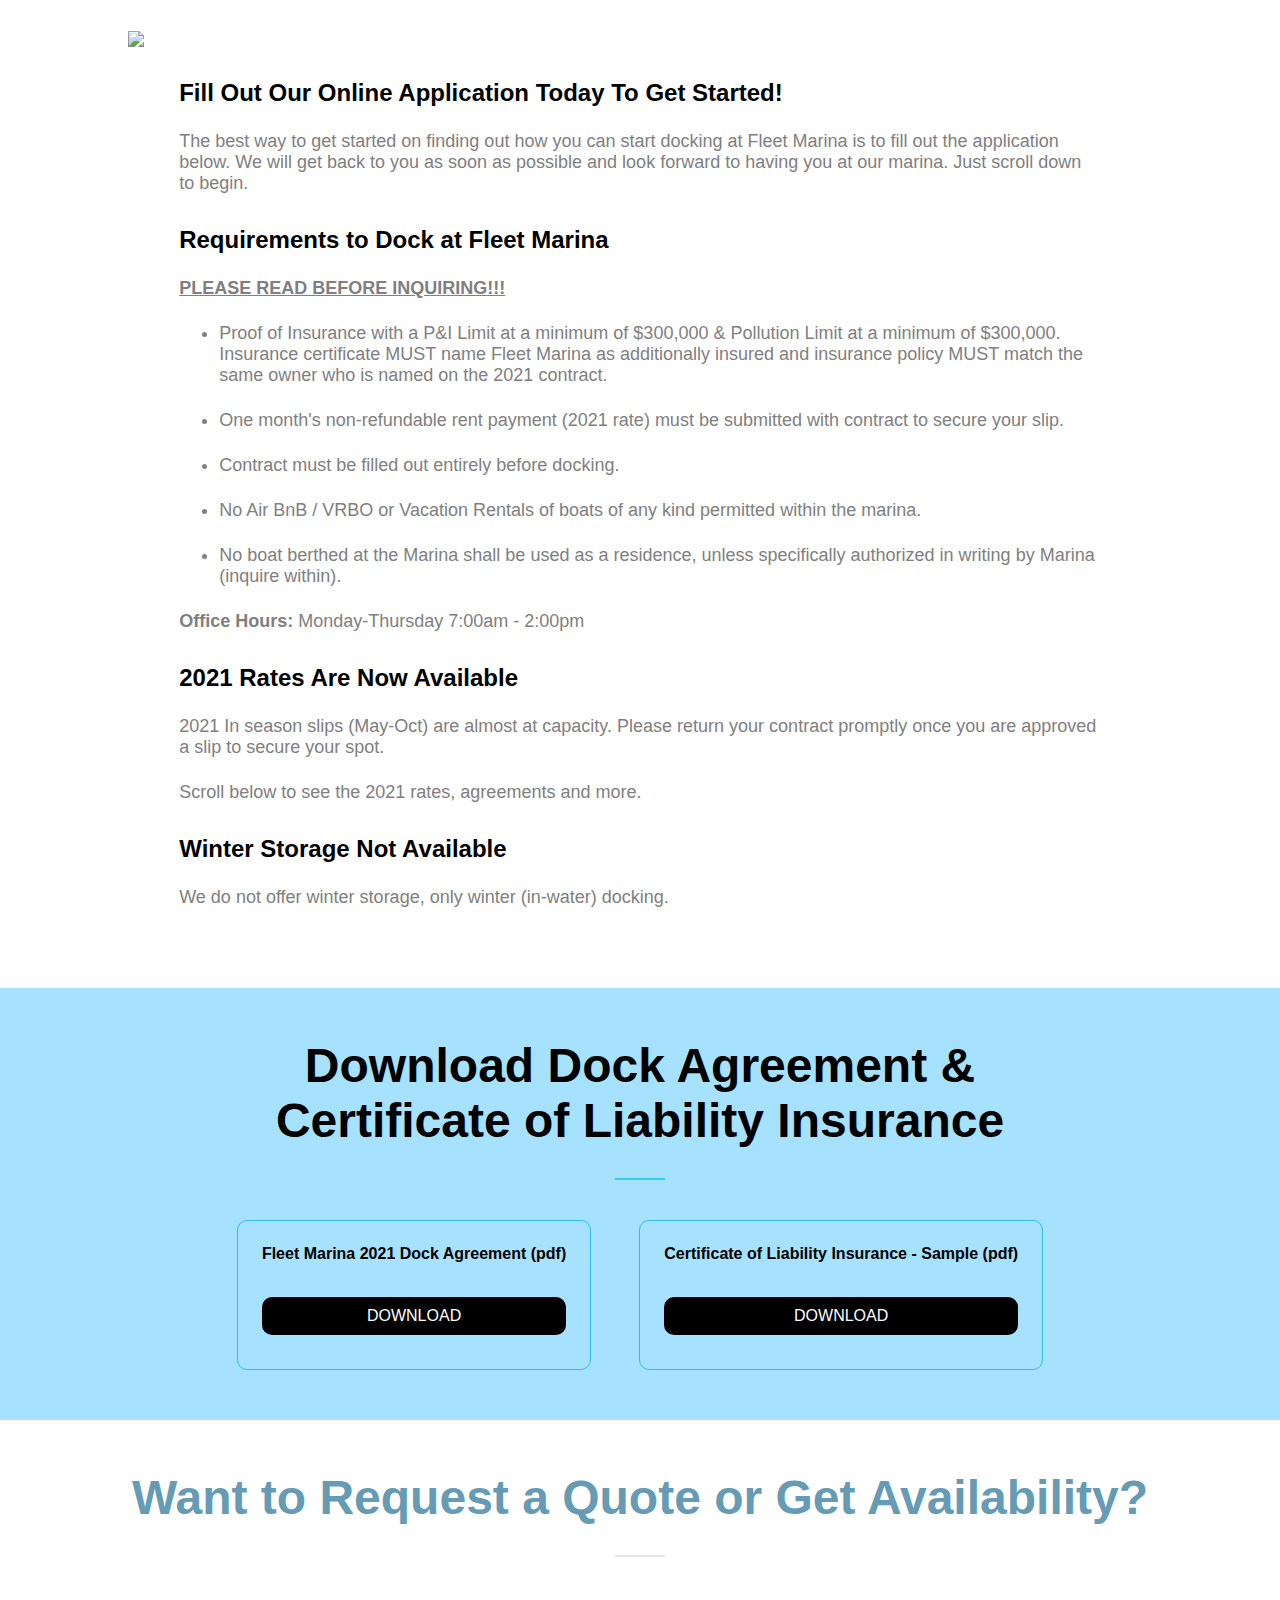
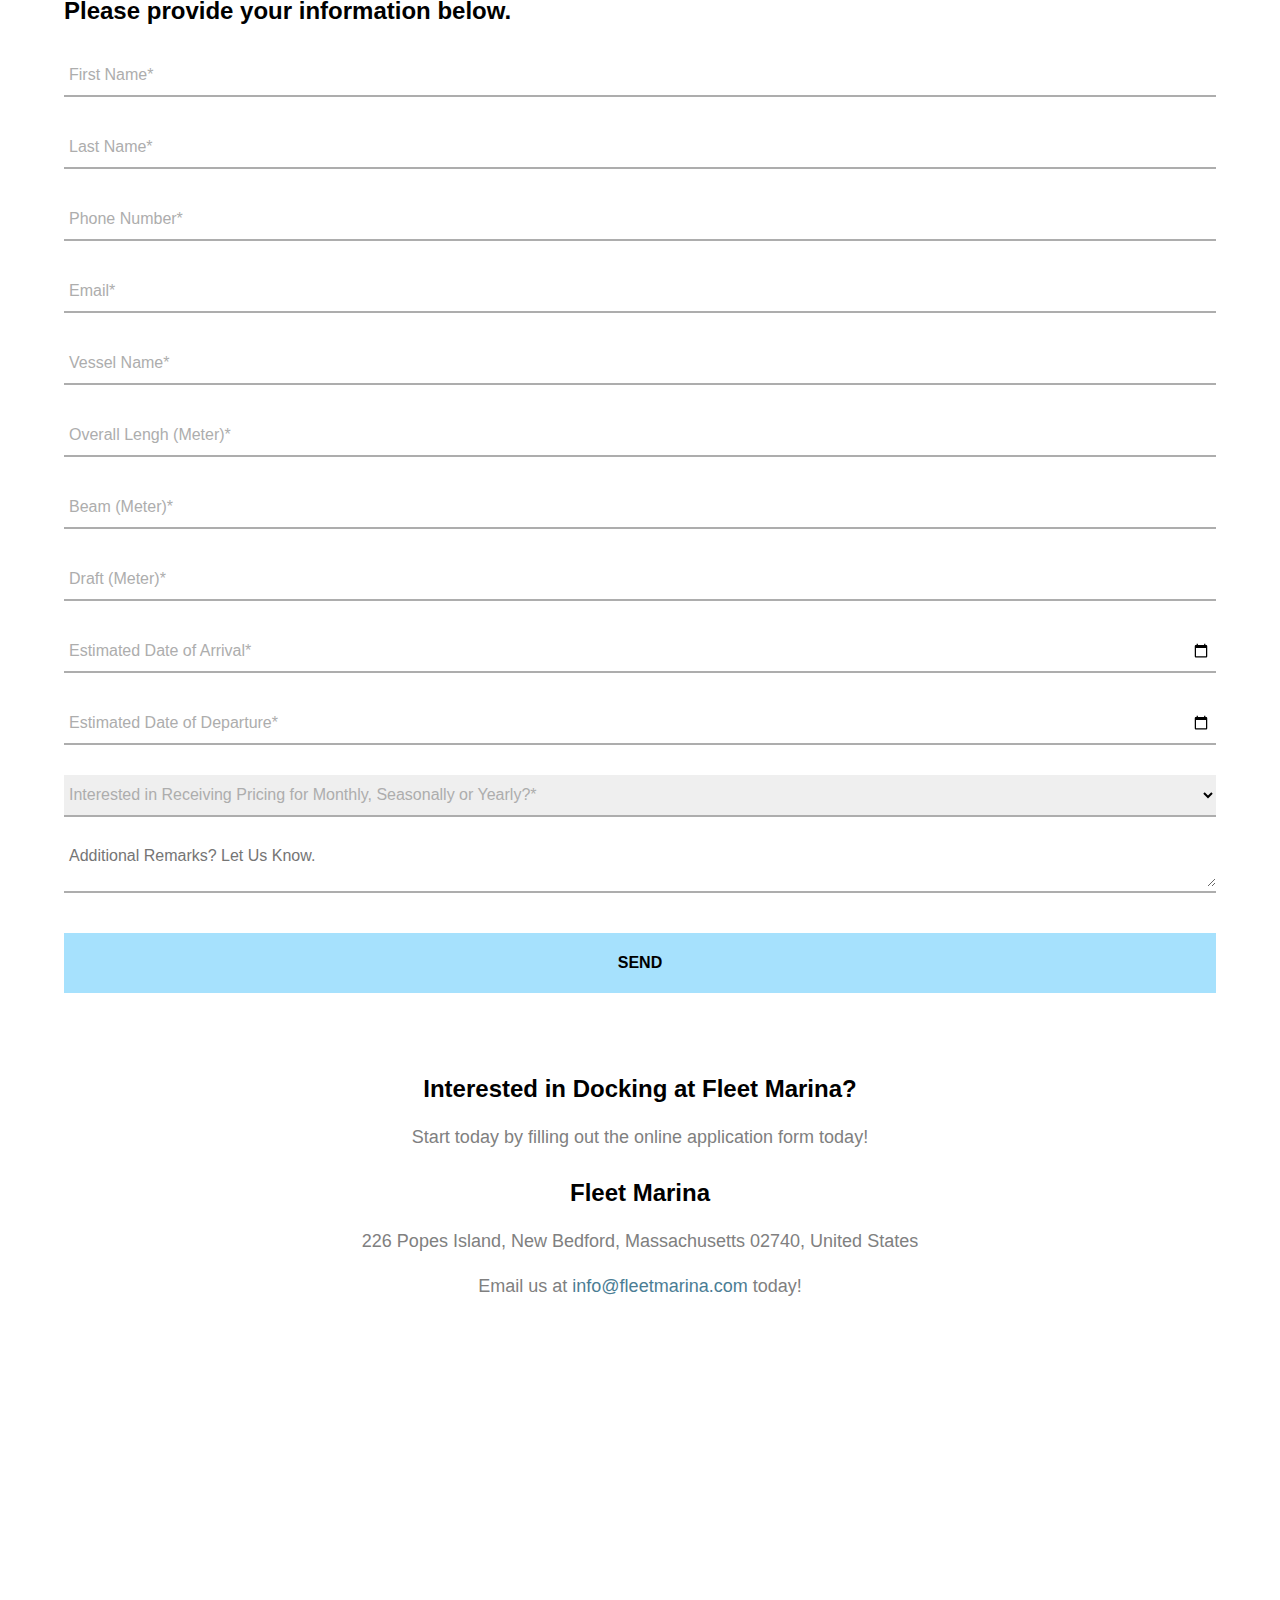
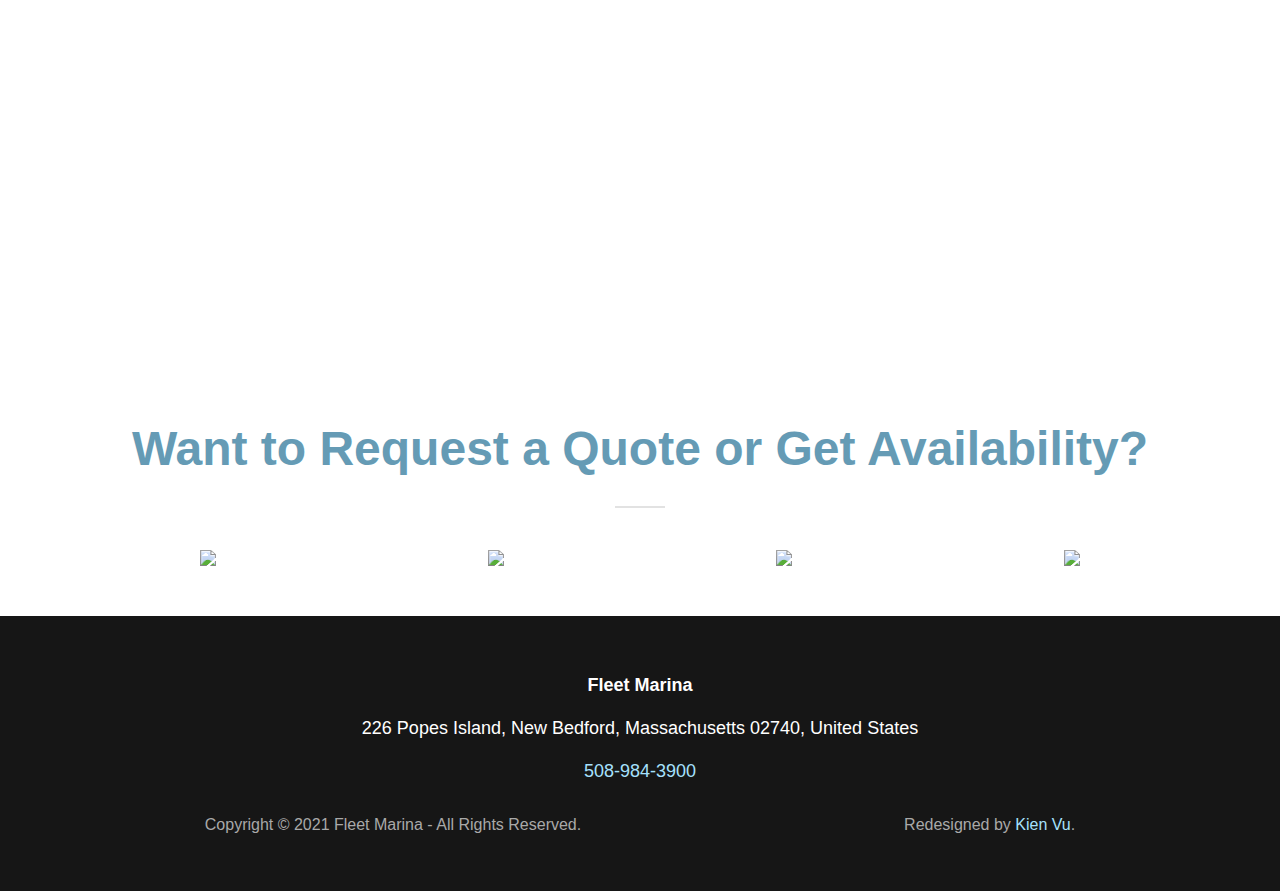
==== commit daaf499c: "update image link" ====
--- a/index.html
+++ b/index.html
@@ -17,7 +17,7 @@
 	<meta property="og:title" content="Commercial & Personal Boat Marina - Fleet Marina" />
 	<meta property="og:type" content="website" />
 	<meta property="og:description" content="Home of the longest & largest floating dock in New Bedford's newly renovated marina on Popes Island. Our commercial & personal boat marina offers slips set inside a hurricane-protected harbor." />
-	<meta property="og:image" content="https://kienvu1504.github.io/Demo/Fleet-Marina/assets/images/logo.png" />
+	<meta property="og:image" content="https://bn02pap001files.storage.live.com/y4mJEu2ZgpuIFW57wlfIR8AbL0e9JQ0eVaQKgeeUPfgA5bcTqZZjBlZlweXpCT0-rdyZaKs799jNXtK_6o47qZ-8hX6STSeFBUqwGNZUG-ukS0Fw3TkYjV3tJvwjpwkiSjCl6it-7oeg_H_bK8EZzW4SfxTM0J3oyUViNeLClivchQ--VWB92aBYsungSo-z2di?width=176&height=80&cropmode=none" />
 	<meta property="og:url" content="https://kienvu1504.github.io/Demo/Fleet-Marina" />
 
 	<!-- Favicons -->
@@ -45,7 +45,7 @@
 			<center>
 				<div class="h1">
 					<a href="">
-						<img src="assets/images/logo.png">
+						<img src="https://bn02pap001files.storage.live.com/y4mJEu2ZgpuIFW57wlfIR8AbL0e9JQ0eVaQKgeeUPfgA5bcTqZZjBlZlweXpCT0-rdyZaKs799jNXtK_6o47qZ-8hX6STSeFBUqwGNZUG-ukS0Fw3TkYjV3tJvwjpwkiSjCl6it-7oeg_H_bK8EZzW4SfxTM0J3oyUViNeLClivchQ--VWB92aBYsungSo-z2di?width=176&height=80&cropmode=none">
 					</a>
 				</div>
 
@@ -119,22 +119,22 @@
 				<!-- The 3 columns -->
 				<div class="m2-2-2">
 					<div class="m2-2-2-1">
-						<img src="assets/images/Gallery/gallery1.png" style="width:100%" onclick="myFunction(this); document.getElementById('m2-2-1id').scrollIntoView();">
-						<img src="assets/images/Gallery/gallery2.png" style="width:100%" onclick="myFunction(this); document.getElementById('m2-2-1id').scrollIntoView();">
-						<img src="assets/images/Gallery/gallery3.png" style="width:100%" onclick="myFunction(this); document.getElementById('m2-2-1id').scrollIntoView();">
-					</div>
-
-					<div class="m2-2-2-1">
-						<img src="assets/images/Gallery/gallery4.png" style="width:100%" onclick="myFunction(this); document.getElementById('m2-2-1id').scrollIntoView();">
-						<img src="assets/images/Gallery/gallery5.png" style="width:100%" onclick="myFunction(this); document.getElementById('m2-2-1id').scrollIntoView();">
-						<img src="assets/images/Gallery/gallery6.png" style="width:100%" onclick="myFunction(this); document.getElementById('m2-2-1id').scrollIntoView();">
-						<img src="assets/images/Gallery/gallery7.png" style="width:100%" onclick="myFunction(this); document.getElementById('m2-2-1id').scrollIntoView();">
-					</div>
-
-					<div class="m2-2-2-1">
-						<img src="assets/images/Gallery/gallery8.png" style="width:100%" onclick="myFunction(this); document.getElementById('m2-2-1id').scrollIntoView();">
-						<img src="assets/images/Gallery/gallery9.png" style="width:100%" onclick="myFunction(this); document.getElementById('m2-2-1id').scrollIntoView();">
-						<img src="assets/images/Gallery/gallery10.png" style="width:100%" onclick="myFunction(this); document.getElementById('m2-2-1id').scrollIntoView();">
+						<img src="https://bn02pap001files.storage.live.com/y4mqyrG4Tv5SkVrgvk_X2W8SfX6mybIFuIvjYb6WwDfKiRBA77Q2zvWhIh79GpMfaG21Zg-c4t3cIGNn97XlLKRSyx-5KhOHRLbGqiU8ZCWtYpoKPVz84X5hQnjnKoLwmsW4ZOURZt2irNE-aX9Yc554UPtICq9b40Q0KXWwBB4_K9XhlAg8nPoNy5sbdL3n2xD?width=1280&height=1071&cropmode=none" style="width:100%" onclick="myFunction(this); document.getElementById('m2-2-1id').scrollIntoView();">
+						<img src="https://bn02pap001files.storage.live.com/y4mEkqqkcpEvqg9YV_6xCaF6Dt56-mpQx9bLD5ysWVLCNwyYL8hAZOOAm_4Hzn0d7-rXFs5zZoFFfNVpAkfEAMoirC3zb0pHDyBLbasKB4rDbjx69OmUAnrZA_u3lf5mQVXTVW8mPwQ5bkI_dNRRd-H_p4w7YA3y_G19yStrcU6QQVDzF35A4GuwIsXVrhVJLfE?width=1280&height=941&cropmode=none" style="width:100%" onclick="myFunction(this); document.getElementById('m2-2-1id').scrollIntoView();">
+						<img src="https://bn02pap001files.storage.live.com/y4mb6H3hOB64_he_pUDWhEK3ioPyssaBIVJ74Ch5VK3bUcpGqkE-V46Oqrl-VOr1cAtSE9SdxIu4lZe7o0ocLZTiL2RhIFmVYskyYqh85RH9biVocb4v5RrXE_UVUCDHhZOpLDEY7VRQmtOxXEbstojQlFBknkgr5-gzsF90_fK_n_TTe9KF7Iahe7i5D3MG_OY?width=1280&height=720&cropmode=none" style="width:100%" onclick="myFunction(this); document.getElementById('m2-2-1id').scrollIntoView();">
+					</div>
+
+					<div class="m2-2-2-1">
+						<img src="https://bn02pap001files.storage.live.com/y4mcQnMRyc-xSVt9EC42kAOJ1NmLUWE4TML1h1QVaEzkITN4Icb5ieEa7ON22dqP5BRV7tfRu16R4ZTt1aXQ4fgB-50HIkDh3L9ntin0WyAx4eGOzo3mKeBK0C-Gcb0FESyVh7xlH5AL9QefqHGTRCcPy14x0KvEgHh8tq6KVd1_-q-ge7FoO5p74jzEeN9kHmO?width=1280&height=720&cropmode=none" style="width:100%" onclick="myFunction(this); document.getElementById('m2-2-1id').scrollIntoView();">
+						<img src="https://bn02pap001files.storage.live.com/y4mWsGm62Dd6LAEk1Uu8kDpwQFm0n8oGaNUJ1wo-JVnJ1IP86vMgwgbvyqb4-E24unfHypITgfPUYBLWiXkinAQb97pNv5wfW7RXaWStBlpYZal4wK4m0OWJp1LE-YFiQ0nunSgGa-hEIhGUwJpLgXUvzzmZGa0vOQeXKCvB3BPhOP2Ks_FDRZl-FYWC5p4a_T_?width=1280&height=720&cropmode=none" style="width:100%" onclick="myFunction(this); document.getElementById('m2-2-1id').scrollIntoView();">
+						<img src="https://bn02pap001files.storage.live.com/y4m-61W35g6RCzWOt9EuQHer5_5LW_wvaM3vyCTHqFKwNdUssMTC9Ufd_CqhwUO5P2XlLs_pCCE4CfRDALJ8w4z1p8iYzjrQdw6hECSF2eu_exdI3yQ_ckEZCzp8s2B2t5haSbNdu2q--VoIAJp9M0I2HRjE3cnRDLXCbN-o64XmaE_iPGpyWbIFbWln8sLzvCE?width=1280&height=960&cropmode=none" style="width:100%" onclick="myFunction(this); document.getElementById('m2-2-1id').scrollIntoView();">
+						<img src="https://bn02pap001files.storage.live.com/y4mIsBQGuSwm-HKh08gJZNUV_dProHht5t2G3QVXrGgheVdOtqmxht3X7Dvg6tLqzNt0ERSyr_wGLw2ohrSSlTdbUiOurvAlO50mQpwJTa08TTRZP6FK_GWS94IFM76v12cuaFsllxUdEe3K1E7brSlEl6KuapN_QBLfNvAEKlOWIjVsH8PdJVv8KvBUeAt8Nmx?width=1280&height=720&cropmode=none" style="width:100%" onclick="myFunction(this); document.getElementById('m2-2-1id').scrollIntoView();">
+					</div>
+
+					<div class="m2-2-2-1">
+						<img src="https://bn02pap001files.storage.live.com/y4mZXjlUj4c5GeXlk4pPagsPeLMElFcGLbZI6LwuWpNGFRzkzDtUVN9oq6QaJf1OJF-8vOqYJMzZW3GQ-OwuJBZkUus5TUb9JAxIXDUDeSB9IJA2K8nDVMr1zgzHf5mFgq0x_pcUX8zStoI0W4TXEHEHJo0zGF5MkKRyuxLtGXbxsgQxggrKWIZXNBezJYwQzAW?width=1280&height=960&cropmode=none" style="width:100%" onclick="myFunction(this); document.getElementById('m2-2-1id').scrollIntoView();">
+						<img src="https://bn02pap001files.storage.live.com/y4m4JadG_0TzN2EGJfR_VJeACUXAKdJbJBoc4caWSdy8DabiWJNLRi7_VmmmpREUKVIgz3_etvoAGv68zAPoxgnkQ6VIhlqYLfTjJAcWhjeZTglmUmuEBq1AWHENXqv-1Dd3G8b3zTl6hrK2BzMAR1VIgbACnZoxVdCFN8hQfKyVxdamHxFzKD41dU26vM3jy8h?width=1280&height=856&cropmode=none" style="width:100%" onclick="myFunction(this); document.getElementById('m2-2-1id').scrollIntoView();">
+						<img src="https://bn02pap001files.storage.live.com/y4mN37sPTvr45-CpVVKdZRiGwTiVth6kSxlLyBdKGjGlZTXSMG3zZ0Ui_N2yHgqV6aJfqYmtGQmInHNt7uMkqKKK92BrtrcRxStJihiI7NE_k9673LELVtTF5lDvhdwQrlJ0i4oThnqW4aYu5CDPijgvuxKt-1qHvJsM_KZz2eZRAjwY9G-QwUuoyMUFSiB3C4e?width=1280&height=960&cropmode=none" style="width:100%" onclick="myFunction(this); document.getElementById('m2-2-1id').scrollIntoView();">
 					</div>
 				</div>
 			</div>
@@ -194,24 +194,24 @@
 				<!-- The 3 columns -->
 				<div class="m2-2-2">
 					<div class="m2-2-2-1">
-						<img src="assets/images/Gallery/gallery11.png" style="width:100%" onclick="myFunctionx(this); document.getElementById('m2-2-1idx').scrollIntoView();">
-						<img src="assets/images/Gallery/gallery12.png" style="width:100%" onclick="myFunctionx(this); document.getElementById('m2-2-1idx').scrollIntoView();">
-						<img src="assets/images/Gallery/gallery13.png" style="width:100%" onclick="myFunctionx(this); document.getElementById('m2-2-1idx').scrollIntoView();">
-						<img src="assets/images/Gallery/gallery14.png" style="width:100%" onclick="myFunctionx(this); document.getElementById('m2-2-1idx').scrollIntoView();">
-					</div>
-
-					<div class="m2-2-2-1">
-						<img src="assets/images/Gallery/gallery15.png" style="width:100%" onclick="myFunctionx(this); document.getElementById('m2-2-1idx').scrollIntoView();">
-						<img src="assets/images/Gallery/gallery16.png" style="width:100%" onclick="myFunctionx(this); document.getElementById('m2-2-1idx').scrollIntoView();">
-						<img src="assets/images/Gallery/gallery17.png" style="width:100%" onclick="myFunctionx(this); document.getElementById('m2-2-1idx').scrollIntoView();">
-						<img src="assets/images/Gallery/gallery18.png" style="width:100%" onclick="myFunctionx(this); document.getElementById('m2-2-1idx').scrollIntoView();">
-					</div>
-
-					<div class="m2-2-2-1">
-						<img src="assets/images/Gallery/gallery19.png" style="width:100%" onclick="myFunctionx(this); document.getElementById('m2-2-1idx').scrollIntoView();">
-						<img src="assets/images/Gallery/gallery20.png" style="width:100%" onclick="myFunctionx(this); document.getElementById('m2-2-1idx').scrollIntoView();">
-						<img src="assets/images/Gallery/gallery21.png" style="width:100%" onclick="myFunctionx(this); document.getElementById('m2-2-1idx').scrollIntoView();">
-						<img src="assets/images/Gallery/gallery22.png" style="width:100%" onclick="myFunctionx(this); document.getElementById('m2-2-1idx').scrollIntoView();">
+						<img src="https://bn02pap001files.storage.live.com/y4mJoUerrswquCUQHArlnHvy_0xwg57a1vqhRRY5-YDbnF9gttH23_Dk7Thl7hA9K-L24Pxj3CsPYV1nX-GJgqvBnuXcd5NB4yXb2uhUtfioUSQWRgTAiRlPD0mE9sQ_LLEHLXghMEu9xYwtq00cdyetdigCEIseTS_5X8NvqQNqBb2DucW5NX43bzPogk1KPMj?width=800&height=450&cropmode=none" style="width:100%" onclick="myFunctionx(this); document.getElementById('m2-2-1idx').scrollIntoView();">
+						<img src="https://bn02pap001files.storage.live.com/y4mxamBF17vlKMAagfAyEkHzb2JMFeTM3Xf2yIDIVBO-Tq6FmJCx1Y0aE9hqu_B5qjbV0rvh_B2DJxqUFFn4u_A-y3SGZ1V4kWmhoAjf9fx_hpGbJoimiiGEzMTWUM0wbEwoPEkPWAVZOodT-Q7XDh3BZz_nWYTZhQGIoxsTb3F6UsUih2B8D5SRArzd_HuiySJ?width=800&height=450&cropmode=none" style="width:100%" onclick="myFunctionx(this); document.getElementById('m2-2-1idx').scrollIntoView();">
+						<img src="https://bn02pap001files.storage.live.com/y4mH_ajBpJPgYXppLH5GlC8-PjWqnq3Dc8mS2NdEhBBziqyeBB9heUqI9639H3CC3vuMrD7wRiClS3xtWzCwVNjQAG4aUODNWRxFd16mAKkAUPwKYosqEDqihWYOrMTZEMg3RDBCji9xFQM14JjN0oM_fCNaK4k3I5mOoEqfnFNQJITX29dtcLLFyb1HY7KfsqZ?width=800&height=450&cropmode=none" style="width:100%" onclick="myFunctionx(this); document.getElementById('m2-2-1idx').scrollIntoView();">
+						<img src="https://bn02pap001files.storage.live.com/y4mwvvjpcC7Kqd0yA1aa2Hd6Dv33JgNwmApLlBAxbCWqQe6yZ4_9jjYYRKl-SAiO1wTAri-u2-NoDk-R4PxpOnoyphRpdMLXl2MhYCo_9L4gmRb2FWJN6h6WPF15WDOWookaG0NrMtnjn4GN1KZuAVT_cNPxQX9v-dHk8xYImRjVtJ6r8h7UmVwR66EBms1JvrL?width=970&height=640&cropmode=none" style="width:100%" onclick="myFunctionx(this); document.getElementById('m2-2-1idx').scrollIntoView();">
+					</div>
+
+					<div class="m2-2-2-1">
+						<img src="https://bn02pap001files.storage.live.com/y4mroWzQNDruk3D_0TNfg2ppm8h0GW8oVSyef4NEgqwtSPnVhwrIj_RvxWmcwq_RC2zEpqF44AHyWN4YcOF93_6U827Z83Qzxvqi7Tnw8TkIA2LjL8BQF5KDUqaIbmc2__6m7Ps-Qv5oGq_nhqzUsPZ_LUOy3AU8XZWohCCUwAd5afYJe1cfmTyisqDVbabbSyP?width=970&height=640&cropmode=none" style="width:100%" onclick="myFunctionx(this); document.getElementById('m2-2-1idx').scrollIntoView();">
+						<img src="https://bn02pap001files.storage.live.com/y4muQav8hbMP0SE3xa-8VCJPPmMvyZfudVO6g42VxrtxJzBnPssv8IKQwkY0qDS_V_GkAVurpbuvth2_ny-4G5jbmM2gFfy-FW76BwyH7AsIUs8SyGp56XGd8PAQe-NyYknOE7vg2O-Kg2WDjcyw4Z4oOcbCd8rEXIRBJG-B1OkK02k6mGWYqF3kyEtIwdm5IFj?width=1200&height=800&cropmode=none" style="width:100%" onclick="myFunctionx(this); document.getElementById('m2-2-1idx').scrollIntoView();">
+						<img src="https://bn02pap001files.storage.live.com/y4mogtT3aWRPprmJck2HXsu9yu2XNLtlgufK52MRUA-qP9XmhC9lEIq6lasq2GlW8qoOpvhfBENzhdnr4ciR3s9VAYUQmahJeiJkz9Kb2oOjlqwxWJyGdhbIjbYTqQV7hzzj3CNv_9hz_Ahwo3Fq4QoxOGGsbcUF9nei4ff1DyhHvyRt0dq7XFcK_XbnHUhzmPc?width=970&height=640&cropmode=none" style="width:100%" onclick="myFunctionx(this); document.getElementById('m2-2-1idx').scrollIntoView();">
+						<img src="https://bn02pap001files.storage.live.com/y4mQmxG3dThmmeAZi7qdVzgRpjAJAINqKdse5trkJhwQVWtviPcV0X1i1NVAawlh_CLfV1Kjxvn2vHNIcj8ushrrV00OfMi1o5U9_hiy4dvO9cDZMJ-Pl-twAZhq2VB46mf5UUzaqi2-woUynEJ8kIMG0KjGbSOwOuZkmJYl2OGIM2I1aWKbQMVt4xmpTjsZglz?width=1400&height=900&cropmode=none" style="width:100%" onclick="myFunctionx(this); document.getElementById('m2-2-1idx').scrollIntoView();">
+					</div>
+
+					<div class="m2-2-2-1">
+						<img src="https://bn02pap001files.storage.live.com/y4m8IhzcNyFdFjRlogvrYkWx4hSYZ-7lBzA4yOPhcFCKb0YBsoiJ5JyNBzsg-amNAM2xr0D4o_zXAqh6nFVL2xb0RqgmgbKzawbBiNxwAt5_M8REPnMkOq5vvdyWTZUTosb39Ys-P2Vj8071eDzOhkhC1qagwqJv-er2Mra2SJX5wA937nYN_1WA0fusduTPiAW?width=1400&height=787&cropmode=none" style="width:100%" onclick="myFunctionx(this); document.getElementById('m2-2-1idx').scrollIntoView();">
+						<img src="https://bn02pap001files.storage.live.com/y4mTPrS5SAuu8Lm32t8byxl7q0-UC_8xzoQegThltmqURE8nIZLyVfCkNXNiqbINxOqbjmPt-5Fh1flhzZLkdqHodyCuirgxa4QDCd80zGkueBblhi0_3WY0dCB3_su2bu0UjCpoIsAULFjPHKhZbXSDR5mgbo_KrDx1gWTbIFjKgjKkUb2UCD_z1DnLEU6OBVW?width=1400&height=900&cropmode=none" style="width:100%" onclick="myFunctionx(this); document.getElementById('m2-2-1idx').scrollIntoView();">
+						<img src="https://bn02pap001files.storage.live.com/y4mJsEuuTSbqPqQaY43g795uQJ-2QtMcJeNo0ocCtl06MSp8dpbWsaRK5JhzqL-uUUsBNvD_gUFW1gILyZzpsLe72KYByDJ_IHFT-9pr6H9I8yzUwTZ9zjm0TwoXwxeC09fCfQTzkZHKRnpZ2fM8MKoL6PBMe-n25fMgz1ywWuHtJ49XH68Wh-H_mWCswWZKuqx?width=970&height=640&cropmode=none" style="width:100%" onclick="myFunctionx(this); document.getElementById('m2-2-1idx').scrollIntoView();">
+						<img src="https://bn02pap001files.storage.live.com/y4mLGfNl8QWyAouZw6WSWgKu_cStQnSl46WeDDCeRRb2Yt64fCSZT_74QhsyrWhxZnPPvw42bAKqZqkXHK1S0BYwTRFWRRCAx6fzvCS-x9swJrAYUxyZokQ3Vri9EWviJvd1Y4SwRKcx2B21wRNOQA-OMV7xSgf03joW6OiG3bg8xWqG62syBnAqRKMl6une2j4?width=1200&height=716&cropmode=none" style="width:100%" onclick="myFunctionx(this); document.getElementById('m2-2-1idx').scrollIntoView();">
 					</div>
 				</div>
 			</div>
@@ -227,7 +227,7 @@
 
 			<div class="m3-2">
 				<div class="m3-2-1">
-					<img src="assets/images/mainpic2.png">
+					<img src="https://bn02pap001files.storage.live.com/y4mD6eZ5-EKlhFhd2aAYWCDS42wzZ0736gL3srTx9XgdjlJdhet02iJCpWxUk-gRQkUzPYKRExuKG-JhmSUosElJ5GQsALUtpH37V00ZVe-trkLvcY9y_wTuLayZZltoL3XMJjNxafW6ZLnuZcGFIV1za5jn6cpLSqbFqlbBht8NwTAgzrEGD_cbnJkvMlWM2Kj?width=400&height=712&cropmode=none">
 				</div>
 
 				<div class="m3-2-2">
@@ -410,7 +410,7 @@
 		</div>
 
 		<div class="m6">
-			<iframe src="https://www.google.com/maps/embed?pb=!1m18!1m12!1m3!1d3793.1136861909745!2d-70.91632873979617!3d41.640827688298025!2m3!1f0!2f0!3f0!3m2!1i1024!2i768!4f13.1!3m3!1m2!1s0x89e4e4077ee6c871%3A0xb0cd2a7bdac769f0!2sFleet%20Marina!5e1!3m2!1svi!2s!4v1646236048983!5m2!1svi!2s" width="100%" height="600px" style="border:0;" allowfullscreen="" loading="lazy"></iframe>
+			<iframe src="https://www.google.com/maps/embed?pb=!1m18!1m12!1m3!1d3793.1844781856953!2d-70.91813118425416!3d41.63962498828232!2m3!1f0!2f0!3f0!3m2!1i1024!2i768!4f13.1!3m3!1m2!1s0x89e4e4077ee6c871%3A0xb0cd2a7bdac769f0!2sFleet%20Marina!5e1!3m2!1svi!2s!4v1654156856311!5m2!1svi!2s" width="100%" height="600px" style="border:0;" allowfullscreen="" loading="lazy" referrerpolicy="no-referrer-when-downgrade"></iframe>
 		</div>
 
 		<div class="m7">
@@ -423,26 +423,26 @@
 
 			<div class="m7-2">
 				<div class="m7-2-1">
-					<a href="https://www.fleetfisheries.com/" target="_blank"><img src="assets/images/footerlogo1.png"></a>
+					<a href="https://www.fleetfisheries.com/" target="_blank"><img src="https://bn02pap001files.storage.live.com/y4mwaSQL4bwALzVViXgVP94btJseMrOAC3ahYV5A1Yh94NHAt3OkZIF3Zi6Pqeo_ph-hiWOg1jYH3oIugxDU3jnV24BFDycni90-Zxj2fiogvkJdZ_540qh7djeTGmBOkkxsCyW3Xt8WUBjEikgJ5iBPVZuQx3XkY2MwnUQvE6wf207d6YunbX-4RZZakwwYmeQ?width=150&height=100&cropmode=none"></a>
 				</div>
 
 				<div class="m7-2-1">
-					<a href="https://www.fishmanmkt.com/" target="_blank"><img src="assets/images/footerlogo2.png"></a>
+					<a href="https://www.fishmanmkt.com/" target="_blank"><img src="https://bn02pap001files.storage.live.com/y4m18c2JrGOumUqPpl6aSFW-Dt4B9KlLRH0l08z7-yIX7U4tRgtnuRXhunRWChRAIHQJ02Zyh0WEgqAw9ILt99zAFsowH_ukkFOlKc_upaX-_kV9ktEhaTTuYiA_tfIqyoofIHTr3OEVtTN_m-nOG2rAR_eDQvDbTtBW4CtQahsp1N02e7qGqe6HBxBWgRk5FB1?width=138&height=100&cropmode=none"></a>
 				</div>
 
 				<div class="m7-2-1">
-					<a href="https://www.icehousebargrill.com/" target="_blank"><img src="assets/images/footerlogo3.png"></a>
+					<a href="https://www.icehousebargrill.com/" target="_blank"><img src="https://bn02pap001files.storage.live.com/y4m81M8NoUEYbK2zf3GqhlgaVXvlpRwfvwI3a8EzDSFvMfM4P3Ckexh9PeQ10BCzgk92gQIGmhU0u3rm3rUfriZbhju1Z96vjiQh0kQh09NLOxhz_xQXveIkXjQT4W4fKHfUtFHtlXEcIvn_QrpGR2fFRD3O7SScUGnqEssR7JraxGZGdvJ_czw-3YGlinzCPOp?width=123&height=100&cropmode=none"></a>
 				</div>
 
 				<div class="m7-2-1">
-					<a href="https://www.fathomsbarandgrille.com/" target="_blank"><img src="assets/images/footerlogo4.png"></a>
+					<a href="https://www.fathomsbarandgrille.com/" target="_blank"><img src="https://bn02pap001files.storage.live.com/y4mpij8KQoCbzSW9dgwG8uUExa881b5gbSCaFTMhTSk4DLJIYO0iq2ton507qnmSRpugyjJPKaeRoMA3295sriuz5pmc9P5EoQAy3W79H9gdcw_WAOpNbvr5H0SqgD3147K_QNKCl9oIxDnc5R9xO7pUaLSaCQWthIaqtwMx9PSCrmF6suWKyYKo7pn3kH_5H4R?width=333&height=100&cropmode=none"></a>
 				</div>
 			</div>
 		</div>
 	</section>
 
 	<div class="loader-wrapper">
-	    <img src="assets/images/loading.gif">
+	    <img src="https://wxva2w.bn.files.1drv.com/[base64]/loading.gif">
 	</div>
 
 	<footer>
--- a/assets/styles/styles.css
+++ b/assets/styles/styles.css
@@ -41,7 +41,7 @@
 	height: 100%;
 }
 .header{
-	background-image: linear-gradient(rgba(0, 0, 0, 0.4), rgba(0, 0, 0, 0)), url("../images/headerbackground.png");
+	background-image: linear-gradient(rgba(0, 0, 0, 0.4), rgba(0, 0, 0, 0)), url("https://bn02pap001files.storage.live.com/y4mp3P1LG9fEsfva2APlkRLPbIg-ISygS4AewhImAlZSW4hHS7fBq1-LZjVjAsq-dXaYR0bkzURRnIzWWKyGXRiSoZUwMWDL8Xa6GuL_f069DAowPF_yI8tOIN3E66tiboOE5ZXunrapbpY-HypMv9BU1fmSm1P-FM_1Ut0haE59dpWzpjKQC9JYMrVL0P3GIvu?width=2560&height=1920&cropmode=none");
 	width: 100%;
     height: 100%;
     background-position-y: center;
@@ -147,14 +147,14 @@
 .m1-2{
 	width: 50%;
 	height: auto;
-	background-image: url("../images/mainpic1.png");
+	background-image: url("https://bn02pap001files.storage.live.com/y4m8azeaaQNa6DYW-Kj6tL67yZ2thCZkDC1-z4j_sTRKz0w72M12442FCnWzUZtD8cgQ2cK3syTyvbae7F2WzPY9iFlg_5i7KZiEel-nTiFEfodPiJFWejpysBaPyUxrRcr_TauDJjdzDSftSO2mSy_lGsVnIVERlXlRwR12afs27UY_yrzItwXgXY6O49Zppnw?width=2000&height=1673&cropmode=none");
 	background-position: top;
 	background-size: cover;
 }
 .m1-2x{
 	width: 50%;
 	height: auto;
-	background-image: url("../images/charterbackground.png");
+	background-image: url("https://bn02pap001files.storage.live.com/y4mFGv9RxbHaqmP-6nVjhJVA-aRm97DA-BDnoG3wwoygp0KunabZ0wF_ItdDzs4e-L5zARjHtjwU3A1nG1sVIJ0GkflamxNuD9OqCPavybmxfV5ZpveQ3-GPqWmWwGefd7kWVY5Cl3rTwHR-M-V5LwhanehwMfjLzQnPL2kbiuHuoBz82JuOe1rL3YBnY6rJaE9?width=2264&height=1080&cropmode=none");
 	background-position: left;
 	background-size: cover;
 }
